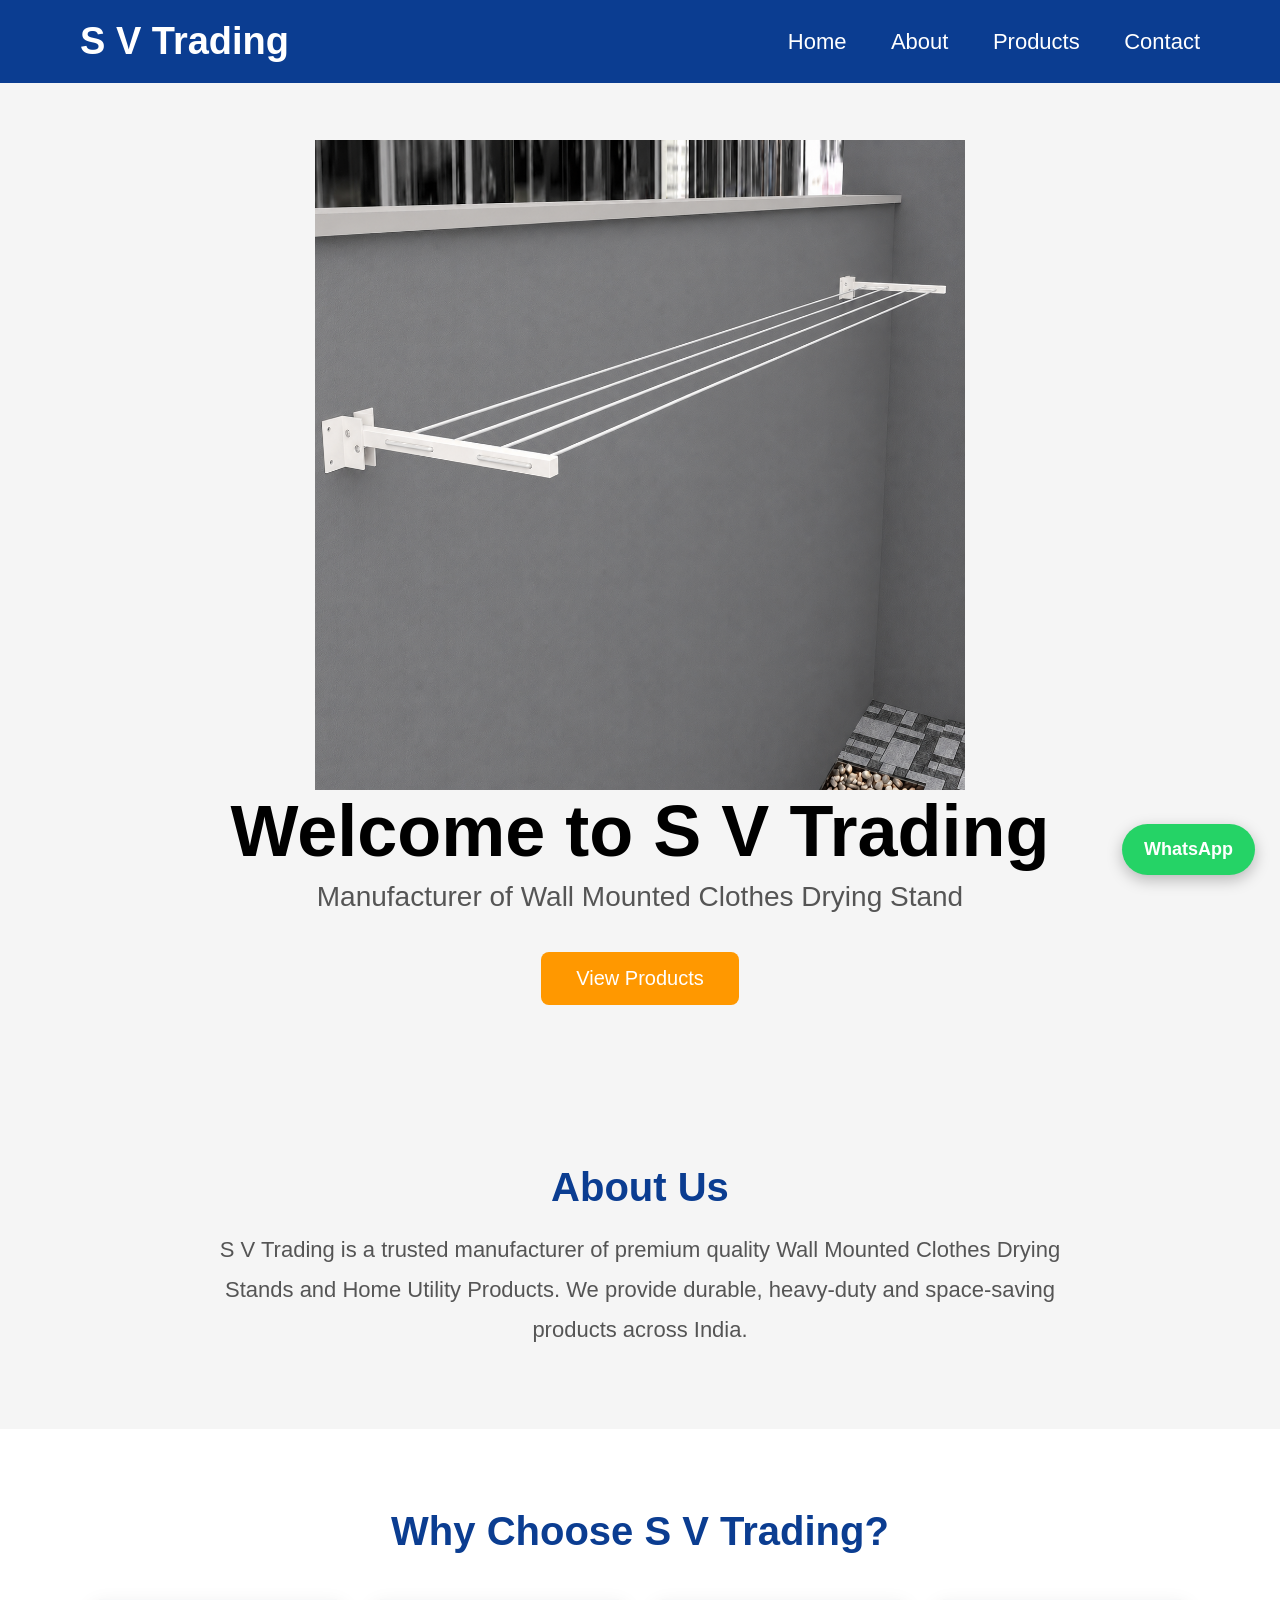
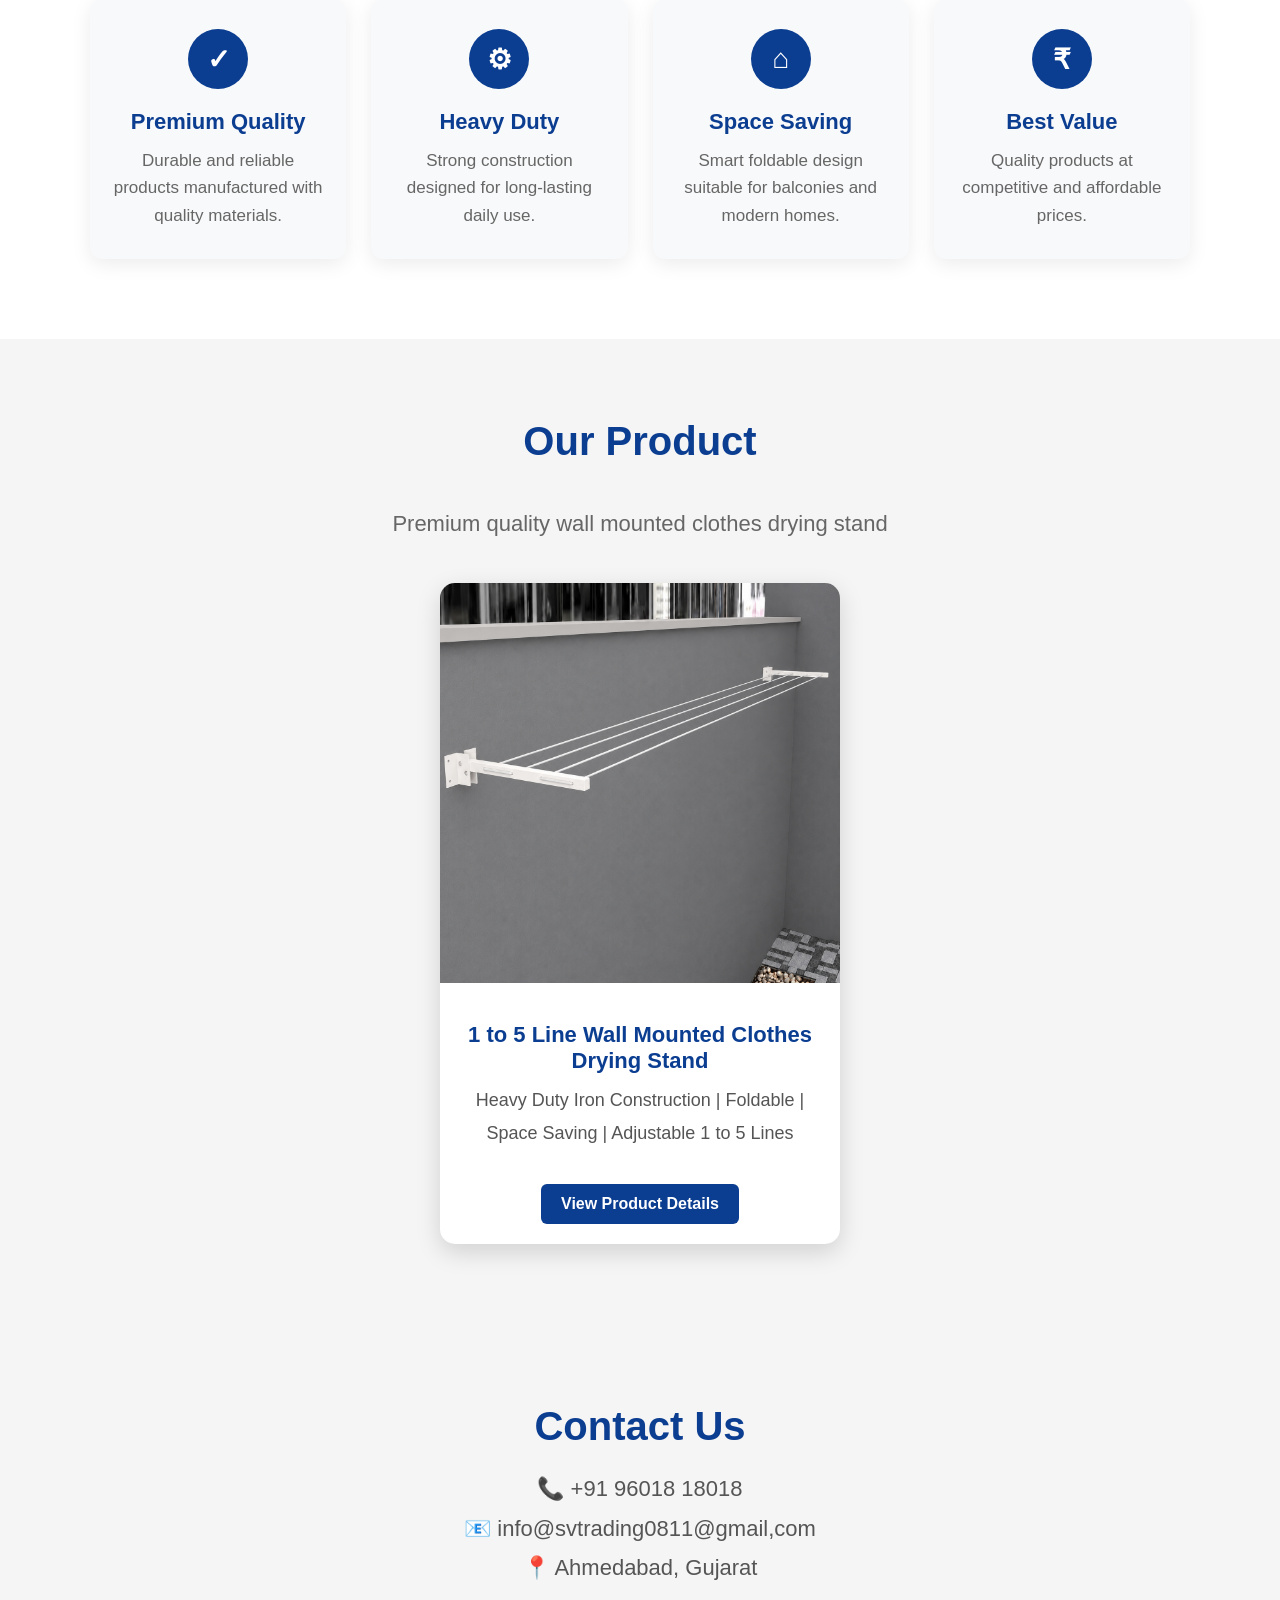
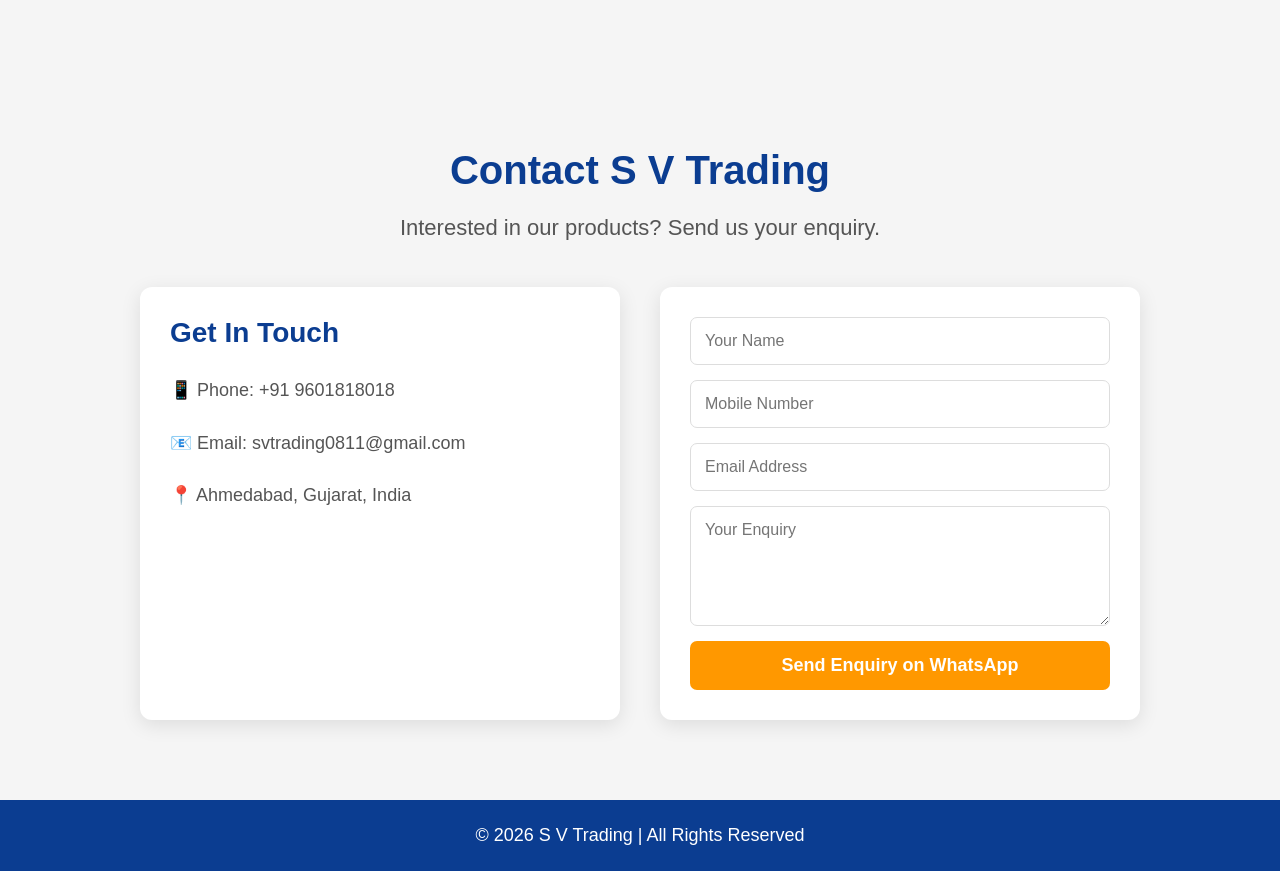
==== index.html @ 8481d402 "Restore original HTML structure for S V Trading Restored the original HTML structure for the S V Tra" ====
<!DOCTYPE html>
<html lang="en">
<head>
    <meta charset="UTF-8">
    <meta name="viewport" content="width=device-width, initial-scale=1.0">
    <title>S V Trading</title>

    <link rel="stylesheet" href="style.css">
</head>

<body>

<!-- Header -->
<header>
    <div class="logo">S V Trading</div>

    <nav>
        <a href="#home">Home</a>
        <a href="#about">About</a>
        <a href="#products">Products</a>
        <a href="#contact">Contact</a>
    </nav>
</header>

<!-- Hero Section -->
<section class="hero" id="home">

    <img src="drying-stand.jpg" alt="Wall Mounted Clothes Drying Stand" class="hero-img">

    <h1>Welcome to S V Trading</h1>

    <p>Manufacturer of Wall Mounted Clothes Drying Stand</p>

    <a href="#products">
        <button class="btn">View Products</button>
    </a>

</section>

<!-- About -->
<section id="about">

    <h2>About Us</h2>

    <p>
        S V Trading is a trusted manufacturer of premium quality
        Wall Mounted Clothes Drying Stands and Home Utility Products.
        We provide durable, heavy-duty and space-saving products
        across India.
    </p>

</section>
<section class="why-us">

    <h2>Why Choose S V Trading?</h2>

    <div class="why-grid">

        <div class="why-card">
            <div class="why-icon">✓</div>
            <h3>Premium Quality</h3>
            <p>
                Durable and reliable products manufactured
                with quality materials.
            </p>
        </div>

        <div class="why-card">
            <div class="why-icon">⚙</div>
            <h3>Heavy Duty</h3>
            <p>
                Strong construction designed for long-lasting
                daily use.
            </p>
        </div>

        <div class="why-card">
            <div class="why-icon">⌂</div>
            <h3>Space Saving</h3>
            <p>
                Smart foldable design suitable for balconies
                and modern homes.
            </p>
        </div>

        <div class="why-card">
            <div class="why-icon">₹</div>
            <h3>Best Value</h3>
            <p>
                Quality products at competitive and affordable
                prices.
            </p>
        </div>

    </div>

</section>

<!-- Products -->
<section class="products" id="products">

    <h2>Our Product</h2>

    <p class="section-subtitle">
        Premium quality wall mounted clothes drying stand
    </p>

    <div class="product-single">

        <div class="card">

            <img src="drying-stand.jpg"
                 alt="1 to 5 Line Wall Mounted Clothes Drying Stand">

            <div class="card-content">

                <h3>1 to 5 Line Wall Mounted Clothes Drying Stand</h3>

                <p>
                    Heavy Duty Iron Construction | Foldable |
                    Space Saving | Adjustable 1 to 5 Lines
                </p>

                <a href="product.html" class="details-btn">
                    View Product Details
                </a>

            </div>

        </div>

    </div>

</section>
<!-- Contact -->
<section id="contact">

    <h2>Contact Us</h2>

    <p>📞 +91 96018 18018</p>
    <p>📧 info@svtrading0811@gmail,com</p>
    <p>📍 Ahmedabad, Gujarat</p>

</section>

<section class="contact" id="contact">

    <h2>Contact S V Trading</h2>

    <p class="contact-intro">
        Interested in our products? Send us your enquiry.
    </p>

    <div class="contact-container">

        <div class="contact-info">

            <h3>Get In Touch</h3>

            <p>📱 Phone: +91 9601818018</p>
            <p>📧 Email: svtrading0811@gmail.com</p>
            <p>📍 Ahmedabad, Gujarat, India</p>

        </div>

       <form class="contact-form" onsubmit="sendContactWhatsApp(event)">

    <input type="text"
           id="customerName"
           placeholder="Your Name"
           required>

    <input type="tel"
           id="customerPhone"
           placeholder="Mobile Number"
           required>

    <input type="email"
           id="customerEmail"
           placeholder="Email Address">

    <textarea
        id="customerMessage"
        placeholder="Your Enquiry"
        rows="5"
        required></textarea>

    <button type="submit">
        Send Enquiry on WhatsApp
    </button>

</form>

    </div>

</section>

<!-- Footer -->
<footer>

    <p>© 2026 S V Trading | All Rights Reserved</p>

</footer>
<a href="https://wa.me/919601818018"
   class="whatsapp-float"
   target="_blank">
    WhatsApp
</a>

</body>
</html>
---- style.css ----
*{
    margin:0;
    padding:0;
    box-sizing:border-box;
    font-family:Arial, sans-serif;
}

body{
    background:#f5f5f5;
}

/* Header */
header{
    position:fixed;
    top:0;
    width:100%;
    background:#0b3d91;
    color:white;
    display:flex;
    justify-content:space-between;
    align-items:center;
    padding:20px 80px;
    z-index:1000;
}

.logo{
    font-size:38px;
    font-weight:bold;
}

nav a{
    color:white;
    text-decoration:none;
    margin-left:40px;
    font-size:22px;
}

nav a:hover{
    color:#ff9800;
}

/* Hero */
.hero{
    padding-top:140px;
    min-height:90vh;
    display:flex;
    flex-direction:column;
    justify-content:center;
    align-items:center;
}

.hero-img{
    width:650px;
    max-width:90%;
}

.hero h1{
    font-size:72px;
}

.hero p{
    font-size:28px;
    color:#555;
    margin-bottom:30px;
}

.btn{
    background:#ff9800;
    color:white;
    padding:15px 35px;
    border:none;
    border-radius:8px;
    font-size:20px;
    cursor:pointer;
    transition:0.3s;
}

.btn:hover{
    background:#e68900;
    transform:scale(1.05);
}

/* Sections */
section{
    padding:80px 20px;
    text-align:center;
}

section h2{
    font-size:40px;
    color:#0b3d91;
    margin-bottom:20px;
}

section p{
    font-size:22px;
    color:#555;
    max-width:900px;
    margin:auto;
    line-height:1.8;
}


.products{
    padding:80px 20px;
}

.products h2{
    font-size:40px;
    color:#0b3d91;
    margin-bottom:40px;
}

.product-grid{
    display:flex;
    justify-content:center;
    gap:30px;
    flex-wrap:wrap;
}
.card{
    background:white;
    width:350px;
    border-radius:15px;
    overflow:hidden;
    box-shadow:0 8px 25px rgba(0,0,0,0.15);
    transition:0.3s;
}

.card:hover{
    transform:translateY(-10px);
}

.card img{
    width:100%;
    height:280px;
    object-fit:cover;
}

.card h3{
    color:#0b3d91;
    margin:15px 0 10px;
    font-size:24px;
}

.card p{
    font-size:18px;
    color:#555;
    margin-bottom:20px;
}
footer{
    background:#0b3d91;
    color:white;
    text-align:center;
    padding:25px;
    font-size:18px;
}

html{
    scroll-behavior:smooth;
}
/* Product Buttons */

.card-content{
    padding:20px;
}

.card-buttons{
    display:flex;
    justify-content:center;
    gap:10px;
    margin-top:20px;
}

.card-buttons a{
    text-decoration:none;
    padding:10px 15px;
    border-radius:6px;
    font-size:15px;
    font-weight:bold;
}

.details-btn{
    background:#0b3d91;
    color:white;
}

.details-btn:hover{
    background:#082f70;
}

.whatsapp-btn{
    background:#25D366;
    color:white;
}

.whatsapp-btn:hover{
    background:#1da851;
}
/* Product Details Page */

.product-detail{
    min-height:100vh;
    padding:150px 8% 80px;

    display:flex;
    align-items:center;
    justify-content:center;

    gap:70px;

    background:#f8f9fa;
}

.product-image{
    width:500px;
    max-width:100%;
}

.product-image img{
    width:100%;
    border-radius:15px;

    box-shadow:0 10px 30px rgba(0,0,0,0.15);
}

.product-info{
    max-width:550px;
    text-align:left;
}

.product-info h1{
    font-size:42px;
    color:#0b3d91;
    margin-bottom:15px;
}

.product-subtitle{
    font-size:20px;
    color:#777;
    margin-bottom:30px;
}

.product-info h2{
    color:#0b3d91;
    margin:25px 0 15px;
}

.product-info ul{
    padding-left:20px;
}

.product-info li{
    font-size:18px;
    margin:12px 0;
}

.options{
    display:flex;
    gap:10px;
    flex-wrap:wrap;
}

.options span{
    background:#0b3d91;
    color:white;

    padding:10px 20px;

    border-radius:6px;

    font-weight:bold;
}

.product-actions{
    display:flex;
    gap:15px;
    margin-top:30px;
}

.product-actions a{
    text-decoration:none;
    padding:14px 22px;
    border-radius:7px;
    font-weight:bold;
}
/* WhatsApp Floating Button */

.whatsapp-float{
    position:fixed;
    right:25px;
    bottom:25px;

    background:#25D366;
    color:white;

    padding:15px 22px;

    border-radius:50px;

    text-decoration:none;
    font-size:18px;
    font-weight:bold;

    box-shadow:0 5px 15px rgba(0,0,0,0.25);

    z-index:9999;

    transition:0.3s;
}

.whatsapp-float:hover{
    transform:scale(1.08);
    background:#1da851;
}
/* Mobile Responsive */

@media (max-width: 768px){

    header{
        padding:15px 20px;
        flex-direction:column;
        gap:15px;
    }

    .logo{
        font-size:28px;
    }

    nav a{
        margin-left:10px;
        font-size:15px;
    }

    .hero{
        padding:150px 15px 70px;
    }

    .hero-img{
        width:90%;
    }

    .hero h1{
        font-size:38px;
    }

    .hero p{
        font-size:20px;
    }

    .product-grid{
        flex-direction:column;
        align-items:center;
    }

    .card{
        width:90%;
        max-width:350px;
    }

    .product-detail{
        flex-direction:column;
        padding:150px 20px 60px;
        gap:30px;
    }

    .product-info{
        text-align:center;
    }

    .product-info h1{
        font-size:32px;
    }

    .product-actions{
        justify-content:center;
        flex-wrap:wrap;
    }

    .contact p{
        font-size:18px;
    }
}
.section-subtitle{
    text-align:center;
    margin-bottom:40px;
    color:#666;
}

.card-content{
    padding:20px;
}

.details-btn{
    display:inline-block;
    margin-top:15px;
    padding:11px 20px;
    background:#0b3d91;
    color:white;
    text-decoration:none;
    border-radius:6px;
    font-weight:bold;
}

.details-btn:hover{
    background:#082f70;
}
.product-single{
    display:flex;
    justify-content:center;
    align-items:center;
}

.product-single .card{
    width:400px;
    max-width:90%;
}

.product-single .card img{
    width:100%;
    height:auto;
    object-fit:cover;
}

.product-single .card h3{
    font-size:22px;
}
.features-list{
    list-style:none;
    padding:0;
}

.features-list li{
    font-size:18px;
    margin:12px 0;
    color:#444;
}

.specifications{
    border:1px solid #ddd;
    border-radius:8px;
    overflow:hidden;
}

.specifications div{
    display:flex;
    justify-content:space-between;
    padding:12px 15px;
    border-bottom:1px solid #eee;
}

.specifications div:last-child{
    border-bottom:none;
}

.specifications strong{
    color:#0b3d91;
}
/* Product Image Gallery */

.main-product-image{
    width:100%;
    max-height:500px;
    object-fit:contain;
    border-radius:15px;
    background:white;
}

.thumbnail-gallery{
    display:flex;
    gap:12px;
    margin-top:15px;
    justify-content:center;
}

.thumbnail-gallery img{
    width:90px;
    height:70px;
    object-fit:cover;
    border-radius:8px;
    cursor:pointer;
    border:2px solid transparent;
}

.thumbnail-gallery img:hover{
    border-color:#0b3d91;
}
/* Line Options */

.options{
    display:flex;
    justify-content:center;
    gap:15px;
    flex-wrap:wrap;
    margin:30px 0;
}

.line-option{
    background:#0b3d91;
    color:white;
    border:none;
    padding:15px 30px;
    border-radius:8px;
    font-size:20px;
    font-weight:bold;
    cursor:pointer;
    transition:0.3s;
}

.line-option:hover{
    background:#ff9800;
    transform:translateY(-3px);
}

.line-option.selected{
    background:#ff9800;
    box-shadow:0 5px 15px rgba(0,0,0,0.2);
}

#selectedLine{
    font-size:22px;
    font-weight:bold;
    color:#0b3d91;
    margin:20px 0;
}
/* =========================
   MOBILE RESPONSIVE
========================= */

@media (max-width: 768px){

    header{
        position:relative;
        padding:20px 15px;
        flex-direction:column;
        gap:15px;
        text-align:center;
    }

    .logo{
        font-size:32px;
    }

    nav{
        display:flex;
        justify-content:center;
        flex-wrap:wrap;
        gap:15px;
    }

    nav a{
        margin-left:0;
        font-size:18px;
    }

    /* Product Page */

    .product-page{
        padding:30px 15px;
    }

    .product-container{
        flex-direction:column;
    }

    .product-image{
        width:100%;
    }

    .main-product-image{
        width:100%;
        max-width:500px;
        height:auto;
    }

    .product-info{
        width:100%;
        text-align:center;
    }

    .product-info h1{
        font-size:38px;
        line-height:1.2;
    }

    .product-subtitle{
        font-size:21px;
    }

    .product-info h2{
        font-size:32px;
    }

    .thumbnail-gallery{
        display:flex;
        justify-content:center;
        gap:12px;
        flex-wrap:wrap;
    }

    .thumbnail-gallery img{
        width:90px;
        height:90px;
        object-fit:cover;
    }

    .options{
        gap:10px;
    }

    .line-option{
        padding:12px 20px;
        font-size:18px;
    }

    .product-actions{
        flex-direction:column;
        align-items:center;
        gap:15px;
    }

    .whatsapp-btn,
    .details-btn{
        width:90%;
        max-width:350px;
        text-align:center;
    }
}


/* SMALL MOBILE */

@media (max-width: 480px){

    .logo{
        font-size:28px;
    }

    nav a{
        font-size:16px;
    }

    .main-product-image{
        border-radius:15px;
    }

    .product-info h1{
        font-size:32px;
    }

    .product-info h2{
        font-size:28px;
    }

    .product-subtitle{
        font-size:19px;
    }

}
/* Price Box */

.price-box{
    margin:30px auto;
    padding:20px;
    max-width:450px;
    background:#f8f9fc;
    border:1px solid #ddd;
    border-radius:12px;
}

.price-label{
    font-size:18px;
    color:#666;
}

.price-box h2{
    font-size:42px;
    color:#0b3d91;
    margin:8px 0;
}

.price-box p{
    font-size:16px;
    color:#666;
}

.price-btn{
    display:inline-block;
    background:#25D366;
    color:white;
    text-decoration:none;
    padding:15px 25px;
    border-radius:8px;
    font-size:19px;
    font-weight:bold;
    transition:.3s;
}

.price-btn:hover{
    transform:scale(1.05);
}
/* Why Choose Us */

.why-us{
    background:white;
    padding:80px 20px;
    text-align:center;
}

.why-us h2{
    font-size:40px;
    color:#0b3d91;
    margin-bottom:45px;
}

.why-grid{
    max-width:1100px;
    margin:auto;

    display:grid;
    grid-template-columns:repeat(4, 1fr);
    gap:25px;
}

.why-card{
    padding:30px 20px;
    background:#f8f9fa;
    border-radius:12px;

    box-shadow:0 5px 20px rgba(0,0,0,.08);

    transition:.3s;
}

.why-card:hover{
    transform:translateY(-8px);
}

.why-icon{
    width:60px;
    height:60px;

    margin:0 auto 20px;

    display:flex;
    align-items:center;
    justify-content:center;

    background:#0b3d91;
    color:white;

    border-radius:50%;

    font-size:28px;
    font-weight:bold;
}

.why-card h3{
    color:#0b3d91;
    font-size:22px;
    margin-bottom:12px;
}

.why-card p{
    font-size:17px;
    line-height:1.6;
    color:#666;
}


/* Mobile */

@media(max-width:768px){

    .why-grid{
        grid-template-columns:1fr;
        max-width:400px;
    }

    .why-us h2{
        font-size:32px;
    }

}
.thumbnail-gallery{
    display:flex;
    justify-content:center;
    align-items:center;
    gap:12px;
    flex-wrap:wrap;
    margin-top:20px;
}

.thumbnail-gallery img{
    width:85px;
    height:70px;
    object-fit:cover;
    border-radius:8px;
    cursor:pointer;
    border:2px solid transparent;
    transition:.3s;
}

.thumbnail-gallery img:hover{
    border-color:#ff9800;
    transform:scale(1.05);
}
/* Contact Section */

.contact{
    background:#f5f5f5;
    padding:80px 20px;
}

.contact h2{
    color:#0b3d91;
    font-size:40px;
    margin-bottom:15px;
}

.contact-intro{
    margin-bottom:40px;
}

.contact-container{
    max-width:1000px;
    margin:auto;
    display:flex;
    gap:40px;
    justify-content:center;
    align-items:stretch;
}

.contact-info,
.contact-form{
    background:white;
    padding:30px;
    border-radius:12px;
    box-shadow:0 5px 20px rgba(0,0,0,.1);
    width:50%;
}

.contact-info{
    text-align:left;
}

.contact-info h3{
    color:#0b3d91;
    font-size:28px;
    margin-bottom:25px;
}

.contact-info p{
    font-size:18px;
    margin:20px 0;
}

.contact-form{
    display:flex;
    flex-direction:column;
    gap:15px;
}

.contact-form input,
.contact-form textarea{
    width:100%;
    padding:14px;
    border:1px solid #ddd;
    border-radius:7px;
    font-size:16px;
    font-family:Arial,sans-serif;
}

.contact-form textarea{
    resize:vertical;
}

.contact-form button{
    padding:14px;
    background:#ff9800;
    color:white;
    border:none;
    border-radius:7px;
    font-size:18px;
    font-weight:bold;
    cursor:pointer;
}

.contact-form button:hover{
    background:#e68900;
}


/* Mobile */

@media(max-width:768px){

    .contact-container{
        flex-direction:column;
    }

    .contact-info,
    .contact-form{
        width:100%;
    }

}
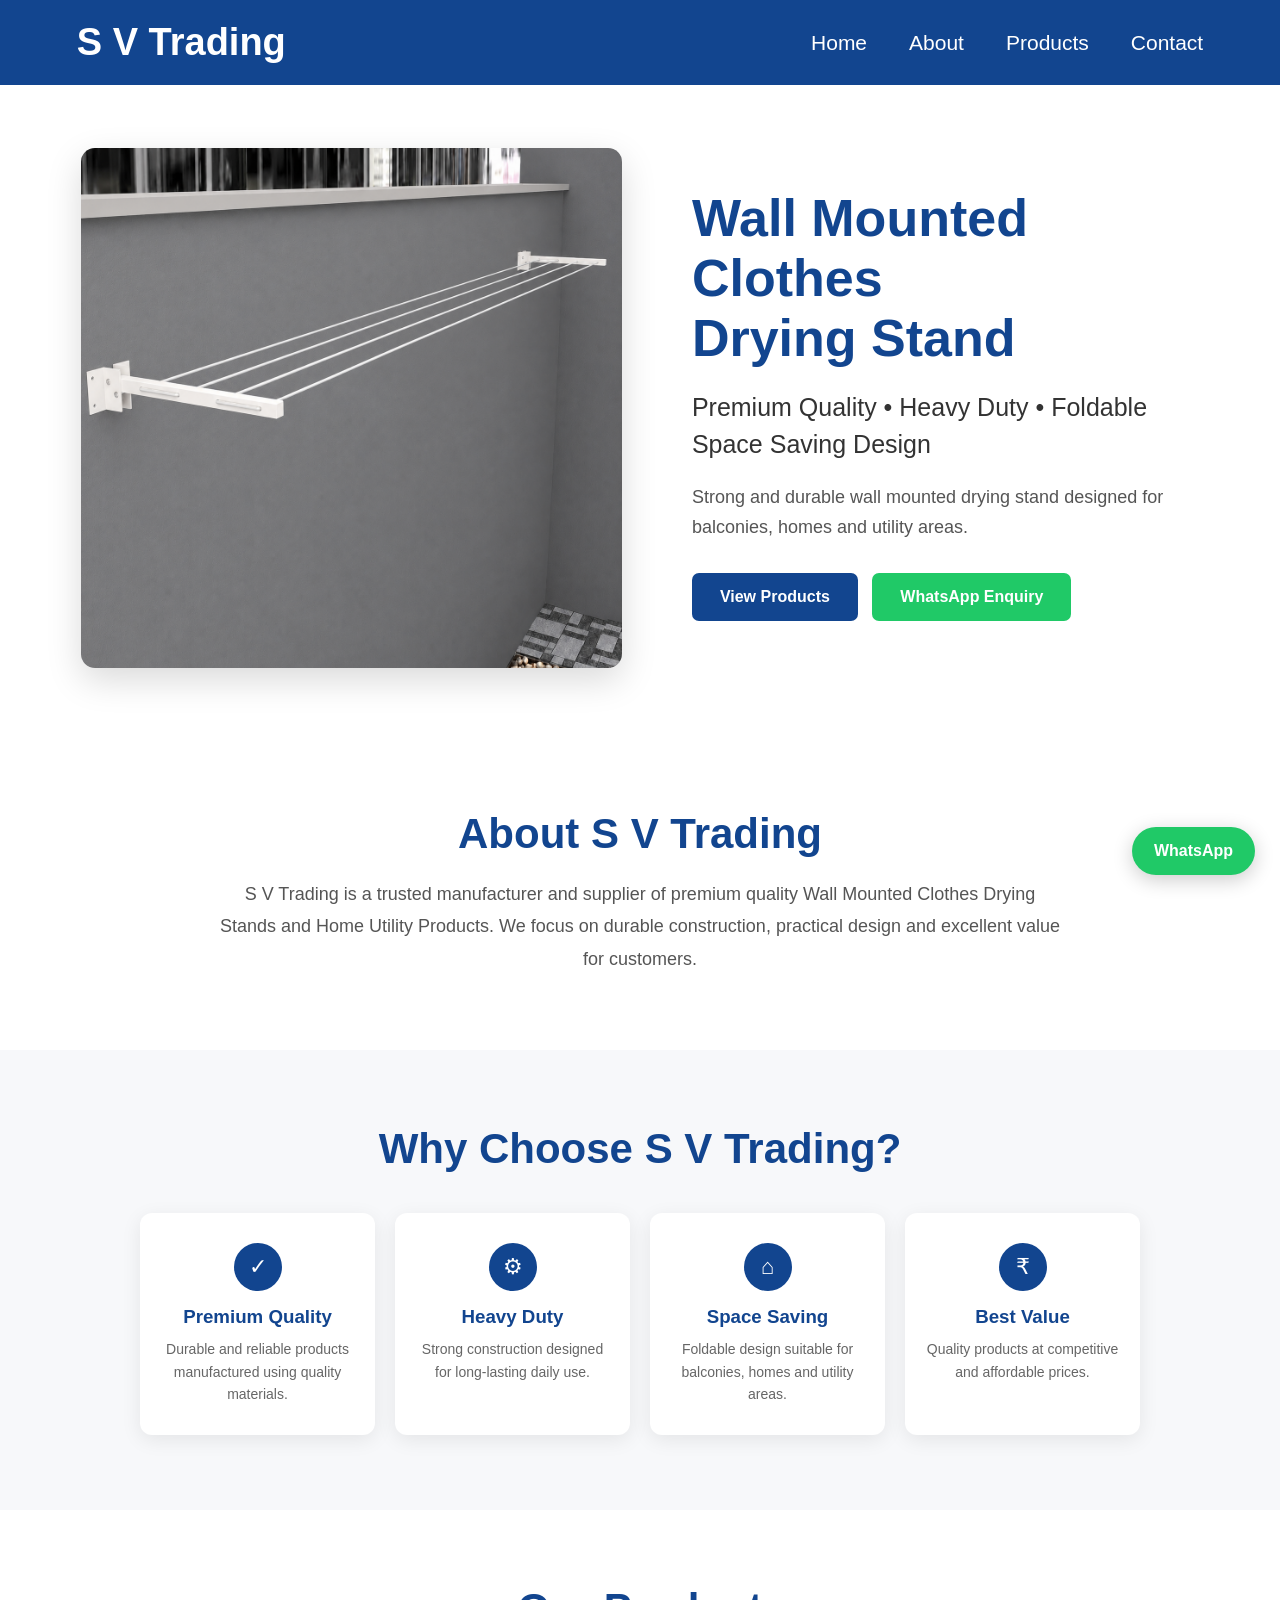
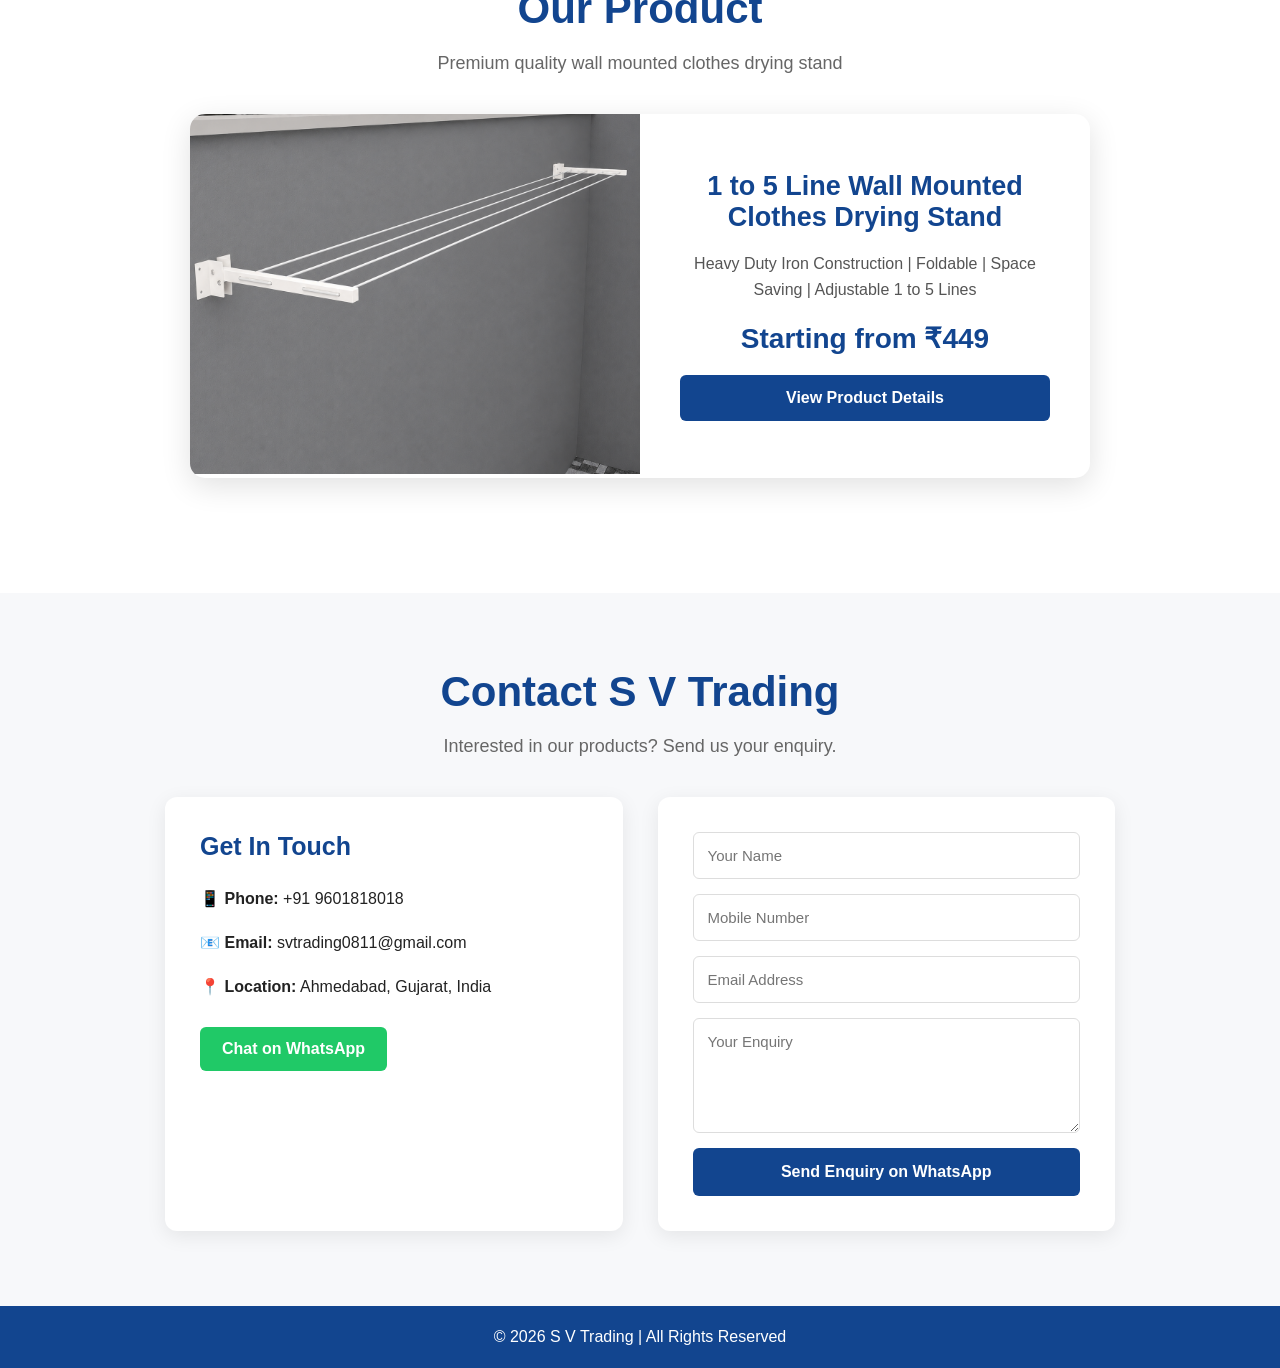
==== commit f9a63854: "Update website and fix images" ====
--- a/index.html
+++ b/index.html
@@ -1,211 +1,326 @@
-<!DOCTYPE html>
-<html lang="en">
-<head>
-    <meta charset="UTF-8">
-    <meta name="viewport" content="width=device-width, initial-scale=1.0">
-    <title>S V Trading</title>
-
-    <link rel="stylesheet" href="style.css">
-</head>
-
-<body>
-
-<!-- Header -->
-<header>
-    <div class="logo">S V Trading</div>
-
-    <nav>
-        <a href="#home">Home</a>
-        <a href="#about">About</a>
-        <a href="#products">Products</a>
-        <a href="#contact">Contact</a>
-    </nav>
-</header>
-
-<!-- Hero Section -->
-<section class="hero" id="home">
-
-    <img src="drying-stand.jpg" alt="Wall Mounted Clothes Drying Stand" class="hero-img">
-
-    <h1>Welcome to S V Trading</h1>
-
-    <p>Manufacturer of Wall Mounted Clothes Drying Stand</p>
-
-    <a href="#products">
-        <button class="btn">View Products</button>
-    </a>
-
-</section>
-
-<!-- About -->
-<section id="about">
-
-    <h2>About Us</h2>
-
-    <p>
-        S V Trading is a trusted manufacturer of premium quality
-        Wall Mounted Clothes Drying Stands and Home Utility Products.
-        We provide durable, heavy-duty and space-saving products
-        across India.
-    </p>
-
-</section>
-<section class="why-us">
-
-    <h2>Why Choose S V Trading?</h2>
-
-    <div class="why-grid">
-
-        <div class="why-card">
-            <div class="why-icon">✓</div>
-            <h3>Premium Quality</h3>
-            <p>
-                Durable and reliable products manufactured
-                with quality materials.
-            </p>
-        </div>
-
-        <div class="why-card">
-            <div class="why-icon">⚙</div>
-            <h3>Heavy Duty</h3>
-            <p>
-                Strong construction designed for long-lasting
-                daily use.
-            </p>
-        </div>
-
-        <div class="why-card">
-            <div class="why-icon">⌂</div>
-            <h3>Space Saving</h3>
-            <p>
-                Smart foldable design suitable for balconies
-                and modern homes.
-            </p>
-        </div>
-
-        <div class="why-card">
-            <div class="why-icon">₹</div>
-            <h3>Best Value</h3>
-            <p>
-                Quality products at competitive and affordable
-                prices.
-            </p>
-        </div>
-
-    </div>
-
-</section>
-
-<!-- Products -->
-<section class="products" id="products">
-
-    <h2>Our Product</h2>
-
-    <p class="section-subtitle">
-        Premium quality wall mounted clothes drying stand
-    </p>
-
-    <div class="product-single">
-
-        <div class="card">
-
-            <img src="drying-stand.jpg"
-                 alt="1 to 5 Line Wall Mounted Clothes Drying Stand">
-
-            <div class="card-content">
-
-                <h3>1 to 5 Line Wall Mounted Clothes Drying Stand</h3>
-
-                <p>
-                    Heavy Duty Iron Construction | Foldable |
-                    Space Saving | Adjustable 1 to 5 Lines
-                </p>
-
-                <a href="product.html" class="details-btn">
-                    View Product Details
-                </a>
-
-            </div>
-
-        </div>
-
-    </div>
-
-</section>
-<!-- Contact -->
-<section id="contact">
-
-    <h2>Contact Us</h2>
-
-    <p>📞 +91 96018 18018</p>
-    <p>📧 info@svtrading0811@gmail,com</p>
-    <p>📍 Ahmedabad, Gujarat</p>
-
-</section>
-
-<section class="contact" id="contact">
-
-    <h2>Contact S V Trading</h2>
-
-    <p class="contact-intro">
-        Interested in our products? Send us your enquiry.
-    </p>
-
-    <div class="contact-container">
-
-        <div class="contact-info">
-
-            <h3>Get In Touch</h3>
-
-            <p>📱 Phone: +91 9601818018</p>
-            <p>📧 Email: svtrading0811@gmail.com</p>
-            <p>📍 Ahmedabad, Gujarat, India</p>
-
-        </div>
-
-       <form class="contact-form" onsubmit="sendContactWhatsApp(event)">
-
-    <input type="text"
-           id="customerName"
-           placeholder="Your Name"
-           required>
-
-    <input type="tel"
-           id="customerPhone"
-           placeholder="Mobile Number"
-           required>
-
-    <input type="email"
-           id="customerEmail"
-           placeholder="Email Address">
-
-    <textarea
-        id="customerMessage"
-        placeholder="Your Enquiry"
-        rows="5"
-        required></textarea>
-
-    <button type="submit">
-        Send Enquiry on WhatsApp
-    </button>
-
-</form>
-
-    </div>
-
-</section>
-
-<!-- Footer -->
-<footer>
-
-    <p>© 2026 S V Trading | All Rights Reserved</p>
-
-</footer>
-<a href="https://wa.me/919601818018"
-   class="whatsapp-float"
-   target="_blank">
-    WhatsApp
-</a>
-
-</body>
-</html>
+<!DOCTYPE html>
+<html lang="en">
+<head>
+    <meta charset="UTF-8">
+
+    <meta name="viewport"
+          content="width=device-width, initial-scale=1.0">
+
+    <title>S V Trading | Wall Mounted Clothes Drying Stand</title>
+
+    <meta name="description"
+          content="S V Trading manufactures premium quality wall mounted clothes drying stands. Heavy duty, foldable and space saving products.">
+
+    <link rel="stylesheet" href="style.css">
+</head>
+
+<body>
+
+<!-- ================= HEADER ================= -->
+
+<header class="header">
+
+    <div class="logo">
+        S V Trading
+    </div>
+
+    <nav>
+        <a href="#home">Home</a>
+        <a href="#about">About</a>
+        <a href="#products">Products</a>
+        <a href="#contact">Contact</a>
+    </nav>
+
+</header>
+
+
+<!-- ================= HOME ================= -->
+
+<section id="home" class="hero">
+
+    <div class="hero-image-box">
+
+        <img src="images/drying-stand.jpg"
+     alt="Wall Mounted Clothes Drying Stand">
+
+    </div>
+
+
+    <div class="hero-content">
+
+        <h1>
+            Wall Mounted Clothes
+            <br>
+            Drying Stand
+        </h1>
+
+        <p class="hero-subtitle">
+            Premium Quality • Heavy Duty • Foldable
+            <br>
+            Space Saving Design
+        </p>
+
+        <p class="hero-description">
+            Strong and durable wall mounted drying stand
+            designed for balconies, homes and utility areas.
+        </p>
+
+        <a href="#products" class="main-btn">
+            View Products
+        </a>
+
+        <a href="https://wa.me/919601818018"
+           class="whatsapp-btn"
+           target="_blank">
+            WhatsApp Enquiry
+        </a>
+
+    </div>
+
+</section>
+
+
+<!-- ================= ABOUT ================= -->
+
+<section id="about" class="section">
+
+    <h2>About S V Trading</h2>
+
+    <p class="section-text">
+
+        S V Trading is a trusted manufacturer and supplier
+        of premium quality Wall Mounted Clothes Drying Stands
+        and Home Utility Products.
+
+        We focus on durable construction, practical design
+        and excellent value for customers.
+
+    </p>
+
+</section>
+
+
+<!-- ================= WHY CHOOSE US ================= -->
+
+<section class="section why-section">
+
+    <h2>Why Choose S V Trading?</h2>
+
+    <div class="why-grid">
+
+        <div class="why-card">
+
+            <div class="why-icon">✓</div>
+
+            <h3>Premium Quality</h3>
+
+            <p>
+                Durable and reliable products manufactured
+                using quality materials.
+            </p>
+
+        </div>
+
+
+        <div class="why-card">
+
+            <div class="why-icon">⚙</div>
+
+            <h3>Heavy Duty</h3>
+
+            <p>
+                Strong construction designed for
+                long-lasting daily use.
+            </p>
+
+        </div>
+
+
+        <div class="why-card">
+
+            <div class="why-icon">⌂</div>
+
+            <h3>Space Saving</h3>
+
+            <p>
+                Foldable design suitable for balconies,
+                homes and utility areas.
+            </p>
+
+        </div>
+
+
+        <div class="why-card">
+
+            <div class="why-icon">₹</div>
+
+            <h3>Best Value</h3>
+
+            <p>
+                Quality products at competitive
+                and affordable prices.
+            </p>
+
+        </div>
+
+    </div>
+
+</section>
+
+
+<!-- ================= PRODUCTS ================= -->
+
+<section id="products" class="section products-section">
+
+    <h2>Our Product</h2>
+
+    <p class="section-subtitle">
+        Premium quality wall mounted clothes drying stand
+    </p>
+
+
+    <div class="product-card">
+
+        <div class="product-card-image">
+
+           <img src="images/drying-stand.jpg"
+     alt="1 to 5 Line Wall Mounted Clothes Drying Stand">
+
+        </div>
+
+
+        <div class="product-card-content">
+
+            <h3>
+                1 to 5 Line Wall Mounted
+                Clothes Drying Stand
+            </h3>
+
+            <p>
+                Heavy Duty Iron Construction |
+                Foldable | Space Saving |
+                Adjustable 1 to 5 Lines
+            </p>
+
+            <div class="price">
+                Starting from ₹449
+            </div>
+
+            <a href="product.html"
+               class="details-btn">
+                View Product Details
+            </a>
+
+        </div>
+
+    </div>
+
+</section>
+
+
+<!-- ================= CONTACT ================= -->
+
+<section id="contact" class="section contact-section">
+
+    <h2>Contact S V Trading</h2>
+
+    <p class="section-subtitle">
+        Interested in our products? Send us your enquiry.
+    </p>
+
+
+    <div class="contact-container">
+
+
+        <div class="contact-info">
+
+            <h3>Get In Touch</h3>
+
+            <p>
+                📱 <strong>Phone:</strong>
+                +91 9601818018
+            </p>
+
+            <p>
+                📧 <strong>Email:</strong>
+                svtrading0811@gmail.com
+            </p>
+
+            <p>
+                📍 <strong>Location:</strong>
+                Ahmedabad, Gujarat, India
+            </p>
+
+            <a href="https://wa.me/919601818018"
+               target="_blank"
+               class="contact-whatsapp">
+                Chat on WhatsApp
+            </a>
+
+        </div>
+
+
+        <form class="contact-form"
+              onsubmit="sendContactWhatsApp(event)">
+
+            <input type="text"
+                   id="customerName"
+                   placeholder="Your Name"
+                   required>
+
+
+            <input type="tel"
+                   id="customerPhone"
+                   placeholder="Mobile Number"
+                   required>
+
+
+            <input type="email"
+                   id="customerEmail"
+                   placeholder="Email Address">
+
+
+            <textarea
+                id="customerMessage"
+                placeholder="Your Enquiry"
+                rows="5"
+                required></textarea>
+
+
+            <button type="submit">
+                Send Enquiry on WhatsApp
+            </button>
+
+        </form>
+
+    </div>
+
+</section>
+
+
+<!-- ================= FOOTER ================= -->
+
+<footer>
+
+    <p>
+        © 2026 S V Trading | All Rights Reserved
+    </p>
+
+</footer>
+
+
+<!-- ================= FLOATING WHATSAPP ================= -->
+
+<a href="https://wa.me/919601818018"
+   class="floating-whatsapp"
+   target="_blank">
+
+    WhatsApp
+
+</a>
+
+
+<script src="script.js"></script>
+
+</body>
+</html>
--- a/style.css
+++ b/style.css
@@ -1,906 +1,926 @@
-*{
-    margin:0;
-    padding:0;
-    box-sizing:border-box;
-    font-family:Arial, sans-serif;
-}
-
-body{
-    background:#f5f5f5;
-}
-
-/* Header */
-header{
-    position:fixed;
-    top:0;
-    width:100%;
-    background:#0b3d91;
-    color:white;
-    display:flex;
-    justify-content:space-between;
-    align-items:center;
-    padding:20px 80px;
-    z-index:1000;
-}
-
-.logo{
-    font-size:38px;
-    font-weight:bold;
-}
-
-nav a{
-    color:white;
-    text-decoration:none;
-    margin-left:40px;
-    font-size:22px;
-}
-
-nav a:hover{
-    color:#ff9800;
-}
-
-/* Hero */
-.hero{
-    padding-top:140px;
-    min-height:90vh;
-    display:flex;
-    flex-direction:column;
-    justify-content:center;
-    align-items:center;
-}
-
-.hero-img{
-    width:650px;
-    max-width:90%;
-}
-
-.hero h1{
-    font-size:72px;
-}
-
-.hero p{
-    font-size:28px;
-    color:#555;
-    margin-bottom:30px;
-}
-
-.btn{
-    background:#ff9800;
-    color:white;
-    padding:15px 35px;
-    border:none;
-    border-radius:8px;
-    font-size:20px;
-    cursor:pointer;
-    transition:0.3s;
-}
-
-.btn:hover{
-    background:#e68900;
-    transform:scale(1.05);
-}
-
-/* Sections */
-section{
-    padding:80px 20px;
-    text-align:center;
-}
-
-section h2{
-    font-size:40px;
-    color:#0b3d91;
-    margin-bottom:20px;
-}
-
-section p{
-    font-size:22px;
-    color:#555;
-    max-width:900px;
-    margin:auto;
-    line-height:1.8;
-}
-
-
-.products{
-    padding:80px 20px;
-}
-
-.products h2{
-    font-size:40px;
-    color:#0b3d91;
-    margin-bottom:40px;
-}
-
-.product-grid{
-    display:flex;
-    justify-content:center;
-    gap:30px;
-    flex-wrap:wrap;
-}
-.card{
-    background:white;
-    width:350px;
-    border-radius:15px;
-    overflow:hidden;
-    box-shadow:0 8px 25px rgba(0,0,0,0.15);
-    transition:0.3s;
-}
-
-.card:hover{
-    transform:translateY(-10px);
-}
-
-.card img{
-    width:100%;
-    height:280px;
-    object-fit:cover;
-}
-
-.card h3{
-    color:#0b3d91;
-    margin:15px 0 10px;
-    font-size:24px;
-}
-
-.card p{
-    font-size:18px;
-    color:#555;
-    margin-bottom:20px;
-}
-footer{
-    background:#0b3d91;
-    color:white;
-    text-align:center;
-    padding:25px;
-    font-size:18px;
-}
-
-html{
-    scroll-behavior:smooth;
-}
-/* Product Buttons */
-
-.card-content{
-    padding:20px;
-}
-
-.card-buttons{
-    display:flex;
-    justify-content:center;
-    gap:10px;
-    margin-top:20px;
-}
-
-.card-buttons a{
-    text-decoration:none;
-    padding:10px 15px;
-    border-radius:6px;
-    font-size:15px;
-    font-weight:bold;
-}
-
-.details-btn{
-    background:#0b3d91;
-    color:white;
-}
-
-.details-btn:hover{
-    background:#082f70;
-}
-
-.whatsapp-btn{
-    background:#25D366;
-    color:white;
-}
-
-.whatsapp-btn:hover{
-    background:#1da851;
-}
-/* Product Details Page */
-
-.product-detail{
-    min-height:100vh;
-    padding:150px 8% 80px;
-
-    display:flex;
-    align-items:center;
-    justify-content:center;
-
-    gap:70px;
-
-    background:#f8f9fa;
-}
-
-.product-image{
-    width:500px;
-    max-width:100%;
-}
-
-.product-image img{
-    width:100%;
-    border-radius:15px;
-
-    box-shadow:0 10px 30px rgba(0,0,0,0.15);
-}
-
-.product-info{
-    max-width:550px;
-    text-align:left;
-}
-
-.product-info h1{
-    font-size:42px;
-    color:#0b3d91;
-    margin-bottom:15px;
-}
-
-.product-subtitle{
-    font-size:20px;
-    color:#777;
-    margin-bottom:30px;
-}
-
-.product-info h2{
-    color:#0b3d91;
-    margin:25px 0 15px;
-}
-
-.product-info ul{
-    padding-left:20px;
-}
-
-.product-info li{
-    font-size:18px;
-    margin:12px 0;
-}
-
-.options{
-    display:flex;
-    gap:10px;
-    flex-wrap:wrap;
-}
-
-.options span{
-    background:#0b3d91;
-    color:white;
-
-    padding:10px 20px;
-
-    border-radius:6px;
-
-    font-weight:bold;
-}
-
-.product-actions{
-    display:flex;
-    gap:15px;
-    margin-top:30px;
-}
-
-.product-actions a{
-    text-decoration:none;
-    padding:14px 22px;
-    border-radius:7px;
-    font-weight:bold;
-}
-/* WhatsApp Floating Button */
-
-.whatsapp-float{
-    position:fixed;
-    right:25px;
-    bottom:25px;
-
-    background:#25D366;
-    color:white;
-
-    padding:15px 22px;
-
-    border-radius:50px;
-
-    text-decoration:none;
-    font-size:18px;
-    font-weight:bold;
-
-    box-shadow:0 5px 15px rgba(0,0,0,0.25);
-
-    z-index:9999;
-
-    transition:0.3s;
-}
-
-.whatsapp-float:hover{
-    transform:scale(1.08);
-    background:#1da851;
-}
-/* Mobile Responsive */
-
-@media (max-width: 768px){
-
-    header{
-        padding:15px 20px;
-        flex-direction:column;
-        gap:15px;
-    }
-
-    .logo{
-        font-size:28px;
-    }
-
-    nav a{
-        margin-left:10px;
-        font-size:15px;
-    }
-
-    .hero{
-        padding:150px 15px 70px;
-    }
-
-    .hero-img{
-        width:90%;
-    }
-
-    .hero h1{
-        font-size:38px;
-    }
-
-    .hero p{
-        font-size:20px;
-    }
-
-    .product-grid{
-        flex-direction:column;
-        align-items:center;
-    }
-
-    .card{
-        width:90%;
-        max-width:350px;
-    }
-
-    .product-detail{
-        flex-direction:column;
-        padding:150px 20px 60px;
-        gap:30px;
-    }
-
-    .product-info{
-        text-align:center;
-    }
-
-    .product-info h1{
-        font-size:32px;
-    }
-
-    .product-actions{
-        justify-content:center;
-        flex-wrap:wrap;
-    }
-
-    .contact p{
-        font-size:18px;
-    }
-}
-.section-subtitle{
-    text-align:center;
-    margin-bottom:40px;
-    color:#666;
-}
-
-.card-content{
-    padding:20px;
-}
-
-.details-btn{
-    display:inline-block;
-    margin-top:15px;
-    padding:11px 20px;
-    background:#0b3d91;
-    color:white;
-    text-decoration:none;
-    border-radius:6px;
-    font-weight:bold;
-}
-
-.details-btn:hover{
-    background:#082f70;
-}
-.product-single{
-    display:flex;
-    justify-content:center;
-    align-items:center;
-}
-
-.product-single .card{
-    width:400px;
-    max-width:90%;
-}
-
-.product-single .card img{
-    width:100%;
-    height:auto;
-    object-fit:cover;
-}
-
-.product-single .card h3{
-    font-size:22px;
-}
-.features-list{
-    list-style:none;
-    padding:0;
-}
-
-.features-list li{
-    font-size:18px;
-    margin:12px 0;
-    color:#444;
-}
-
-.specifications{
-    border:1px solid #ddd;
-    border-radius:8px;
-    overflow:hidden;
-}
-
-.specifications div{
-    display:flex;
-    justify-content:space-between;
-    padding:12px 15px;
-    border-bottom:1px solid #eee;
-}
-
-.specifications div:last-child{
-    border-bottom:none;
-}
-
-.specifications strong{
-    color:#0b3d91;
-}
-/* Product Image Gallery */
-
-.main-product-image{
-    width:100%;
-    max-height:500px;
-    object-fit:contain;
-    border-radius:15px;
-    background:white;
-}
-
-.thumbnail-gallery{
-    display:flex;
-    gap:12px;
-    margin-top:15px;
-    justify-content:center;
-}
-
-.thumbnail-gallery img{
-    width:90px;
-    height:70px;
-    object-fit:cover;
-    border-radius:8px;
-    cursor:pointer;
-    border:2px solid transparent;
-}
-
-.thumbnail-gallery img:hover{
-    border-color:#0b3d91;
-}
-/* Line Options */
-
-.options{
-    display:flex;
-    justify-content:center;
-    gap:15px;
-    flex-wrap:wrap;
-    margin:30px 0;
-}
-
-.line-option{
-    background:#0b3d91;
-    color:white;
-    border:none;
-    padding:15px 30px;
-    border-radius:8px;
-    font-size:20px;
-    font-weight:bold;
-    cursor:pointer;
-    transition:0.3s;
-}
-
-.line-option:hover{
-    background:#ff9800;
-    transform:translateY(-3px);
-}
-
-.line-option.selected{
-    background:#ff9800;
-    box-shadow:0 5px 15px rgba(0,0,0,0.2);
-}
-
-#selectedLine{
-    font-size:22px;
-    font-weight:bold;
-    color:#0b3d91;
-    margin:20px 0;
-}
-/* =========================
-   MOBILE RESPONSIVE
-========================= */
-
-@media (max-width: 768px){
-
-    header{
-        position:relative;
-        padding:20px 15px;
-        flex-direction:column;
-        gap:15px;
-        text-align:center;
-    }
-
-    .logo{
-        font-size:32px;
-    }
-
-    nav{
-        display:flex;
-        justify-content:center;
-        flex-wrap:wrap;
-        gap:15px;
-    }
-
-    nav a{
-        margin-left:0;
-        font-size:18px;
-    }
-
-    /* Product Page */
-
-    .product-page{
-        padding:30px 15px;
-    }
-
-    .product-container{
-        flex-direction:column;
-    }
-
-    .product-image{
-        width:100%;
-    }
-
-    .main-product-image{
-        width:100%;
-        max-width:500px;
-        height:auto;
-    }
-
-    .product-info{
-        width:100%;
-        text-align:center;
-    }
-
-    .product-info h1{
-        font-size:38px;
-        line-height:1.2;
-    }
-
-    .product-subtitle{
-        font-size:21px;
-    }
-
-    .product-info h2{
-        font-size:32px;
-    }
-
-    .thumbnail-gallery{
-        display:flex;
-        justify-content:center;
-        gap:12px;
-        flex-wrap:wrap;
-    }
-
-    .thumbnail-gallery img{
-        width:90px;
-        height:90px;
-        object-fit:cover;
-    }
-
-    .options{
-        gap:10px;
-    }
-
-    .line-option{
-        padding:12px 20px;
-        font-size:18px;
-    }
-
-    .product-actions{
-        flex-direction:column;
-        align-items:center;
-        gap:15px;
-    }
-
-    .whatsapp-btn,
-    .details-btn{
-        width:90%;
-        max-width:350px;
-        text-align:center;
-    }
-}
-
-
-/* SMALL MOBILE */
-
-@media (max-width: 480px){
-
-    .logo{
-        font-size:28px;
-    }
-
-    nav a{
-        font-size:16px;
-    }
-
-    .main-product-image{
-        border-radius:15px;
-    }
-
-    .product-info h1{
-        font-size:32px;
-    }
-
-    .product-info h2{
-        font-size:28px;
-    }
-
-    .product-subtitle{
-        font-size:19px;
-    }
-
-}
-/* Price Box */
-
-.price-box{
-    margin:30px auto;
-    padding:20px;
-    max-width:450px;
-    background:#f8f9fc;
-    border:1px solid #ddd;
-    border-radius:12px;
-}
-
-.price-label{
-    font-size:18px;
-    color:#666;
-}
-
-.price-box h2{
-    font-size:42px;
-    color:#0b3d91;
-    margin:8px 0;
-}
-
-.price-box p{
-    font-size:16px;
-    color:#666;
-}
-
-.price-btn{
-    display:inline-block;
-    background:#25D366;
-    color:white;
-    text-decoration:none;
-    padding:15px 25px;
-    border-radius:8px;
-    font-size:19px;
-    font-weight:bold;
-    transition:.3s;
-}
-
-.price-btn:hover{
-    transform:scale(1.05);
-}
-/* Why Choose Us */
-
-.why-us{
-    background:white;
-    padding:80px 20px;
-    text-align:center;
-}
-
-.why-us h2{
-    font-size:40px;
-    color:#0b3d91;
-    margin-bottom:45px;
-}
-
-.why-grid{
-    max-width:1100px;
-    margin:auto;
-
-    display:grid;
-    grid-template-columns:repeat(4, 1fr);
-    gap:25px;
-}
-
-.why-card{
-    padding:30px 20px;
-    background:#f8f9fa;
-    border-radius:12px;
-
-    box-shadow:0 5px 20px rgba(0,0,0,.08);
-
-    transition:.3s;
-}
-
-.why-card:hover{
-    transform:translateY(-8px);
-}
-
-.why-icon{
-    width:60px;
-    height:60px;
-
-    margin:0 auto 20px;
-
-    display:flex;
-    align-items:center;
-    justify-content:center;
-
-    background:#0b3d91;
-    color:white;
-
-    border-radius:50%;
-
-    font-size:28px;
-    font-weight:bold;
-}
-
-.why-card h3{
-    color:#0b3d91;
-    font-size:22px;
-    margin-bottom:12px;
-}
-
-.why-card p{
-    font-size:17px;
-    line-height:1.6;
-    color:#666;
-}
-
-
-/* Mobile */
-
-@media(max-width:768px){
-
-    .why-grid{
-        grid-template-columns:1fr;
-        max-width:400px;
-    }
-
-    .why-us h2{
-        font-size:32px;
-    }
-
-}
-.thumbnail-gallery{
-    display:flex;
-    justify-content:center;
-    align-items:center;
-    gap:12px;
-    flex-wrap:wrap;
-    margin-top:20px;
-}
-
-.thumbnail-gallery img{
-    width:85px;
-    height:70px;
-    object-fit:cover;
-    border-radius:8px;
-    cursor:pointer;
-    border:2px solid transparent;
-    transition:.3s;
-}
-
-.thumbnail-gallery img:hover{
-    border-color:#ff9800;
-    transform:scale(1.05);
-}
-/* Contact Section */
-
-.contact{
-    background:#f5f5f5;
-    padding:80px 20px;
-}
-
-.contact h2{
-    color:#0b3d91;
-    font-size:40px;
-    margin-bottom:15px;
-}
-
-.contact-intro{
-    margin-bottom:40px;
-}
-
-.contact-container{
-    max-width:1000px;
-    margin:auto;
-    display:flex;
-    gap:40px;
-    justify-content:center;
-    align-items:stretch;
-}
-
-.contact-info,
-.contact-form{
-    background:white;
-    padding:30px;
-    border-radius:12px;
-    box-shadow:0 5px 20px rgba(0,0,0,.1);
-    width:50%;
-}
-
-.contact-info{
-    text-align:left;
-}
-
-.contact-info h3{
-    color:#0b3d91;
-    font-size:28px;
-    margin-bottom:25px;
-}
-
-.contact-info p{
-    font-size:18px;
-    margin:20px 0;
-}
-
-.contact-form{
-    display:flex;
-    flex-direction:column;
-    gap:15px;
-}
-
-.contact-form input,
-.contact-form textarea{
-    width:100%;
-    padding:14px;
-    border:1px solid #ddd;
-    border-radius:7px;
-    font-size:16px;
-    font-family:Arial,sans-serif;
-}
-
-.contact-form textarea{
-    resize:vertical;
-}
-
-.contact-form button{
-    padding:14px;
-    background:#ff9800;
-    color:white;
-    border:none;
-    border-radius:7px;
-    font-size:18px;
-    font-weight:bold;
-    cursor:pointer;
-}
-
-.contact-form button:hover{
-    background:#e68900;
-}
-
-
-/* Mobile */
-
-@media(max-width:768px){
-
-    .contact-container{
-        flex-direction:column;
-    }
-
-    .contact-info,
-    .contact-form{
-        width:100%;
-    }
-
+* {
+    box-sizing: border-box;
+    margin: 0;
+    padding: 0;
+}
+
+
+html {
+    scroll-behavior: smooth;
+}
+
+
+body {
+    font-family: Arial, Helvetica, sans-serif;
+    background: #f7f8fa;
+    color: #222;
+}
+
+
+/* ================= HEADER ================= */
+
+.header {
+    background: #12458f;
+    color: white;
+
+    height: 85px;
+
+    display: flex;
+    align-items: center;
+    justify-content: space-between;
+
+    padding: 0 6%;
+
+    position: sticky;
+    top: 0;
+
+    z-index: 1000;
+}
+
+
+.logo {
+    font-size: 38px;
+    font-weight: bold;
+}
+
+
+nav {
+    display: flex;
+    gap: 42px;
+}
+
+
+nav a {
+    color: white;
+    text-decoration: none;
+
+    font-size: 21px;
+
+    transition: 0.3s;
+}
+
+
+nav a:hover {
+    color: #ffd700;
+}
+
+
+/* ================= HOME ================= */
+
+.hero {
+    min-height: 650px;
+
+    display: flex;
+    align-items: center;
+    justify-content: center;
+
+    gap: 70px;
+
+    padding: 55px 6%;
+    background: white;
+}
+
+
+.hero-image-box {
+    width: 48%;
+    max-width: 620px;
+}
+
+
+.hero-image-box img {
+    width: 100%;
+    height: 520px;
+
+    object-fit: cover;
+
+    border-radius: 14px;
+
+    box-shadow: 0 12px 35px rgba(0,0,0,0.15);
+}
+
+
+.hero-content {
+    width: 45%;
+    max-width: 600px;
+}
+
+
+.hero-content h1 {
+    color: #12458f;
+
+    font-size: 52px;
+
+    line-height: 1.15;
+
+    margin-bottom: 20px;
+}
+
+
+.hero-subtitle {
+    font-size: 25px;
+
+    line-height: 1.5;
+
+    margin-bottom: 18px;
+
+    color: #333;
+}
+
+
+.hero-description {
+    font-size: 18px;
+
+    line-height: 1.7;
+
+    margin-bottom: 30px;
+
+    color: #555;
+}
+
+
+.main-btn,
+.whatsapp-btn {
+    display: inline-block;
+
+    padding: 15px 28px;
+
+    border-radius: 7px;
+
+    text-decoration: none;
+
+    font-weight: bold;
+
+    margin-right: 10px;
+
+    margin-bottom: 10px;
+}
+
+
+.main-btn {
+    background: #12458f;
+    color: white;
+}
+
+
+.whatsapp-btn {
+    background: #20c967;
+    color: white;
+}
+
+
+.main-btn:hover,
+.whatsapp-btn:hover {
+    opacity: 0.85;
+}
+
+
+/* ================= SECTIONS ================= */
+
+.section {
+    padding: 75px 7%;
+
+    text-align: center;
+
+    background: #fff;
+}
+
+
+.section h2 {
+    color: #12458f;
+
+    font-size: 42px;
+
+    margin-bottom: 20px;
+}
+
+
+.section-text {
+    max-width: 850px;
+
+    margin: auto;
+
+    font-size: 18px;
+
+    line-height: 1.8;
+
+    color: #555;
+}
+
+
+.section-subtitle {
+    color: #666;
+
+    font-size: 18px;
+
+    margin-bottom: 35px;
+}
+
+
+/* ================= WHY ================= */
+
+.why-section {
+    background: #f7f8fa;
+}
+
+
+.why-grid {
+    max-width: 1000px;
+
+    margin: 40px auto 0;
+
+    display: grid;
+
+    grid-template-columns:
+        repeat(4, 1fr);
+
+    gap: 20px;
+}
+
+
+.why-card {
+    background: white;
+
+    padding: 30px 20px;
+
+    border-radius: 12px;
+
+    box-shadow:
+        0 5px 20px rgba(0,0,0,0.08);
+}
+
+
+.why-icon {
+    width: 48px;
+    height: 48px;
+
+    margin: auto auto 15px;
+
+    border-radius: 50%;
+
+    background: #12458f;
+
+    color: white;
+
+    display: flex;
+    align-items: center;
+    justify-content: center;
+
+    font-size: 22px;
+}
+
+
+.why-card h3 {
+    color: #12458f;
+
+    margin-bottom: 10px;
+}
+
+
+.why-card p {
+    color: #666;
+
+    font-size: 14px;
+
+    line-height: 1.6;
+}
+
+
+/* ================= PRODUCT CARD ================= */
+
+.products-section {
+    background: white;
+}
+
+
+.product-card {
+    max-width: 900px;
+
+    margin: 40px auto;
+
+    display: flex;
+
+    background: white;
+
+    border-radius: 15px;
+
+    overflow: hidden;
+
+    box-shadow:
+        0 8px 30px rgba(0,0,0,0.12);
+}
+
+
+.product-card-image {
+    width: 50%;
+}
+
+
+.product-card-image img {
+    width: 100%;
+    height: 360px;
+
+    object-fit: cover;
+}
+
+
+.product-card-content {
+    width: 50%;
+
+    padding: 40px;
+
+    display: flex;
+    flex-direction: column;
+
+    justify-content: center;
+}
+
+
+.product-card-content h3 {
+    color: #12458f;
+
+    font-size: 27px;
+
+    margin-bottom: 18px;
+}
+
+
+.product-card-content p {
+    color: #555;
+
+    line-height: 1.6;
+
+    margin-bottom: 20px;
+}
+
+
+.price {
+    color: #12458f;
+
+    font-size: 28px;
+
+    font-weight: bold;
+
+    margin-bottom: 20px;
+}
+
+
+.details-btn {
+    display: inline-block;
+
+    background: #12458f;
+
+    color: white;
+
+    text-decoration: none;
+
+    padding: 14px 22px;
+
+    border-radius: 6px;
+
+    font-weight: bold;
+}
+
+
+/* ================= CONTACT ================= */
+
+.contact-section {
+    background: #f7f8fa;
+}
+
+
+.contact-container {
+    max-width: 950px;
+
+    margin: 40px auto 0;
+
+    display: grid;
+
+    grid-template-columns: 1fr 1fr;
+
+    gap: 35px;
+
+    text-align: left;
+}
+
+
+.contact-info,
+.contact-form {
+    background: white;
+
+    padding: 35px;
+
+    border-radius: 12px;
+
+    box-shadow:
+        0 5px 20px rgba(0,0,0,0.08);
+}
+
+
+.contact-info h3 {
+    color: #12458f;
+
+    font-size: 25px;
+
+    margin-bottom: 25px;
+}
+
+
+.contact-info p {
+    margin-bottom: 18px;
+
+    line-height: 1.6;
+}
+
+
+.contact-whatsapp {
+    display: inline-block;
+
+    background: #20c967;
+
+    color: white;
+
+    text-decoration: none;
+
+    padding: 13px 22px;
+
+    border-radius: 6px;
+
+    font-weight: bold;
+
+    margin-top: 10px;
+}
+
+
+.contact-form {
+    display: flex;
+
+    flex-direction: column;
+
+    gap: 15px;
+}
+
+
+.contact-form input,
+.contact-form textarea {
+    width: 100%;
+
+    padding: 14px;
+
+    border: 1px solid #ddd;
+
+    border-radius: 6px;
+
+    font-size: 15px;
+
+    font-family: inherit;
+}
+
+
+.contact-form textarea {
+    resize: vertical;
+}
+
+
+.contact-form button {
+    background: #12458f;
+
+    color: white;
+
+    border: none;
+
+    padding: 15px;
+
+    border-radius: 6px;
+
+    font-size: 16px;
+
+    font-weight: bold;
+
+    cursor: pointer;
+}
+
+
+.contact-form button:hover {
+    background: #0d3672;
+}
+
+
+/* ================= PRODUCT PAGE ================= */
+
+.product-page {
+    max-width: 1300px;
+
+    margin: auto;
+
+    padding: 55px 5%;
+
+    display: grid;
+
+    grid-template-columns: 48% 52%;
+
+    gap: 55px;
+
+    background: white;
+}
+
+
+.product-gallery {
+    width: 100%;
+}
+
+
+.main-product-image {
+    width: 100%;
+
+    height: 430px;
+
+    display: flex;
+
+    align-items: center;
+
+    justify-content: center;
+
+    background: #f7f7f7;
+
+    border-radius: 12px;
+
+    overflow: hidden;
+}
+
+
+.main-product-image img {
+    width: 100%;
+    height: 100%;
+
+    object-fit: contain;
+}
+
+
+.thumbnail-grid {
+    display: grid;
+
+    grid-template-columns:
+        repeat(4, 1fr);
+
+    gap: 14px;
+
+    margin-top: 18px;
+}
+
+
+.thumbnail-grid img {
+    width: 100%;
+    height: 95px;
+
+    object-fit: cover;
+
+    border-radius: 8px;
+
+    cursor: pointer;
+
+    border: 2px solid transparent;
+
+    background: white;
+
+    box-shadow:
+        0 4px 15px rgba(0,0,0,0.10);
+
+    transition: 0.2s;
+}
+
+
+.thumbnail-grid img:hover {
+    border-color: #12458f;
+
+    transform: translateY(-2px);
+}
+
+
+.product-details h1 {
+    color: #12458f;
+
+    font-size: 44px;
+
+    margin-bottom: 18px;
+}
+
+
+.product-description {
+    color: #555;
+
+    font-size: 18px;
+
+    line-height: 1.7;
+
+    margin-bottom: 30px;
+}
+
+
+.product-details h2 {
+    color: #12458f;
+
+    font-size: 32px;
+
+    margin: 28px 0 15px;
+}
+
+
+.features {
+    list-style: none;
+
+    padding: 0;
+}
+
+
+.features li {
+    font-size: 18px;
+
+    margin-bottom: 14px;
+
+    color: #333;
+}
+
+
+.features li::before {
+    content: "✓";
+
+    color: #12458f;
+
+    font-weight: bold;
+
+    margin-right: 10px;
+}
+
+
+/* ================= PRICE ================= */
+
+.price-options {
+    display: flex;
+
+    gap: 15px;
+}
+
+
+.price-box {
+    border: 2px solid #12458f;
+
+    border-radius: 10px;
+
+    padding: 18px 30px;
+
+    min-width: 160px;
+
+    text-align: center;
+}
+
+
+.price-box h3 {
+    color: #555;
+
+    margin-bottom: 8px;
+}
+
+
+.price-box strong {
+    color: #12458f;
+
+    font-size: 27px;
+}
+
+
+/* ================= SPECIFICATION ================= */
+
+.specification {
+    border: 1px solid #ddd;
+
+    border-radius: 10px;
+
+    overflow: hidden;
+}
+
+
+.specification div {
+    display: flex;
+
+    justify-content: space-between;
+
+    padding: 17px 20px;
+
+    border-bottom: 1px solid #eee;
+}
+
+
+.specification div:last-child {
+    border-bottom: none;
+}
+
+
+.specification strong {
+    color: #12458f;
+}
+
+
+.buy-whatsapp {
+    display: inline-block;
+
+    margin-top: 30px;
+
+    background: #20c967;
+
+    color: white;
+
+    text-decoration: none;
+
+    padding: 16px 30px;
+
+    border-radius: 7px;
+
+    font-weight: bold;
+
+    font-size: 17px;
+}
+
+
+/* ================= FOOTER ================= */
+
+footer {
+    background: #12458f;
+
+    color: white;
+
+    text-align: center;
+
+    padding: 22px;
+}
+
+
+/* ================= FLOATING WHATSAPP ================= */
+
+.floating-whatsapp {
+    position: fixed;
+
+    right: 25px;
+    bottom: 25px;
+
+    background: #20c967;
+
+    color: white;
+
+    text-decoration: none;
+
+    padding: 15px 22px;
+
+    border-radius: 30px;
+
+    font-weight: bold;
+
+    box-shadow:
+        0 5px 20px rgba(0,0,0,0.2);
+
+    z-index: 999;
+}
+
+
+/* ================= MOBILE ================= */
+
+@media (max-width: 800px) {
+
+    .header {
+        height: auto;
+
+        padding: 18px 5%;
+
+        flex-direction: column;
+
+        gap: 15px;
+    }
+
+
+    .logo {
+        font-size: 30px;
+    }
+
+
+    nav {
+        gap: 18px;
+
+        flex-wrap: wrap;
+
+        justify-content: center;
+    }
+
+
+    nav a {
+        font-size: 15px;
+    }
+
+
+    .hero {
+        flex-direction: column;
+
+        padding: 30px 5%;
+
+        gap: 30px;
+    }
+
+
+    .hero-image-box,
+    .hero-content {
+        width: 100%;
+
+        max-width: 600px;
+
+        text-align: center;
+    }
+
+
+    .hero-image-box img {
+        height: 380px;
+    }
+
+
+    .hero-content h1 {
+        font-size: 38px;
+    }
+
+
+    .hero-subtitle {
+        font-size: 20px;
+    }
+
+
+    .section {
+        padding: 55px 5%;
+    }
+
+
+    .section h2 {
+        font-size: 32px;
+    }
+
+
+    .why-grid {
+        grid-template-columns:
+            repeat(2, 1fr);
+    }
+
+
+    .product-card {
+        flex-direction: column;
+    }
+
+
+    .product-card-image,
+    .product-card-content {
+        width: 100%;
+    }
+
+
+    .contact-container {
+        grid-template-columns: 1fr;
+    }
+
+
+    .product-page {
+        grid-template-columns: 1fr;
+
+        gap: 35px;
+    }
+
+
+    .product-details h1 {
+        font-size: 36px;
+    }
+
+
+    .thumbnail-grid {
+        grid-template-columns:
+            repeat(4, 1fr);
+    }
+
+}
+
+
+@media (max-width: 500px) {
+
+    .why-grid {
+        grid-template-columns: 1fr;
+    }
+
+
+    .thumbnail-grid {
+        grid-template-columns:
+            repeat(3, 1fr);
+    }
+
+
+    .price-options {
+        flex-direction: column;
+    }
+
+
+    .hero-image-box img {
+        height: 300px;
+    }
+
 }
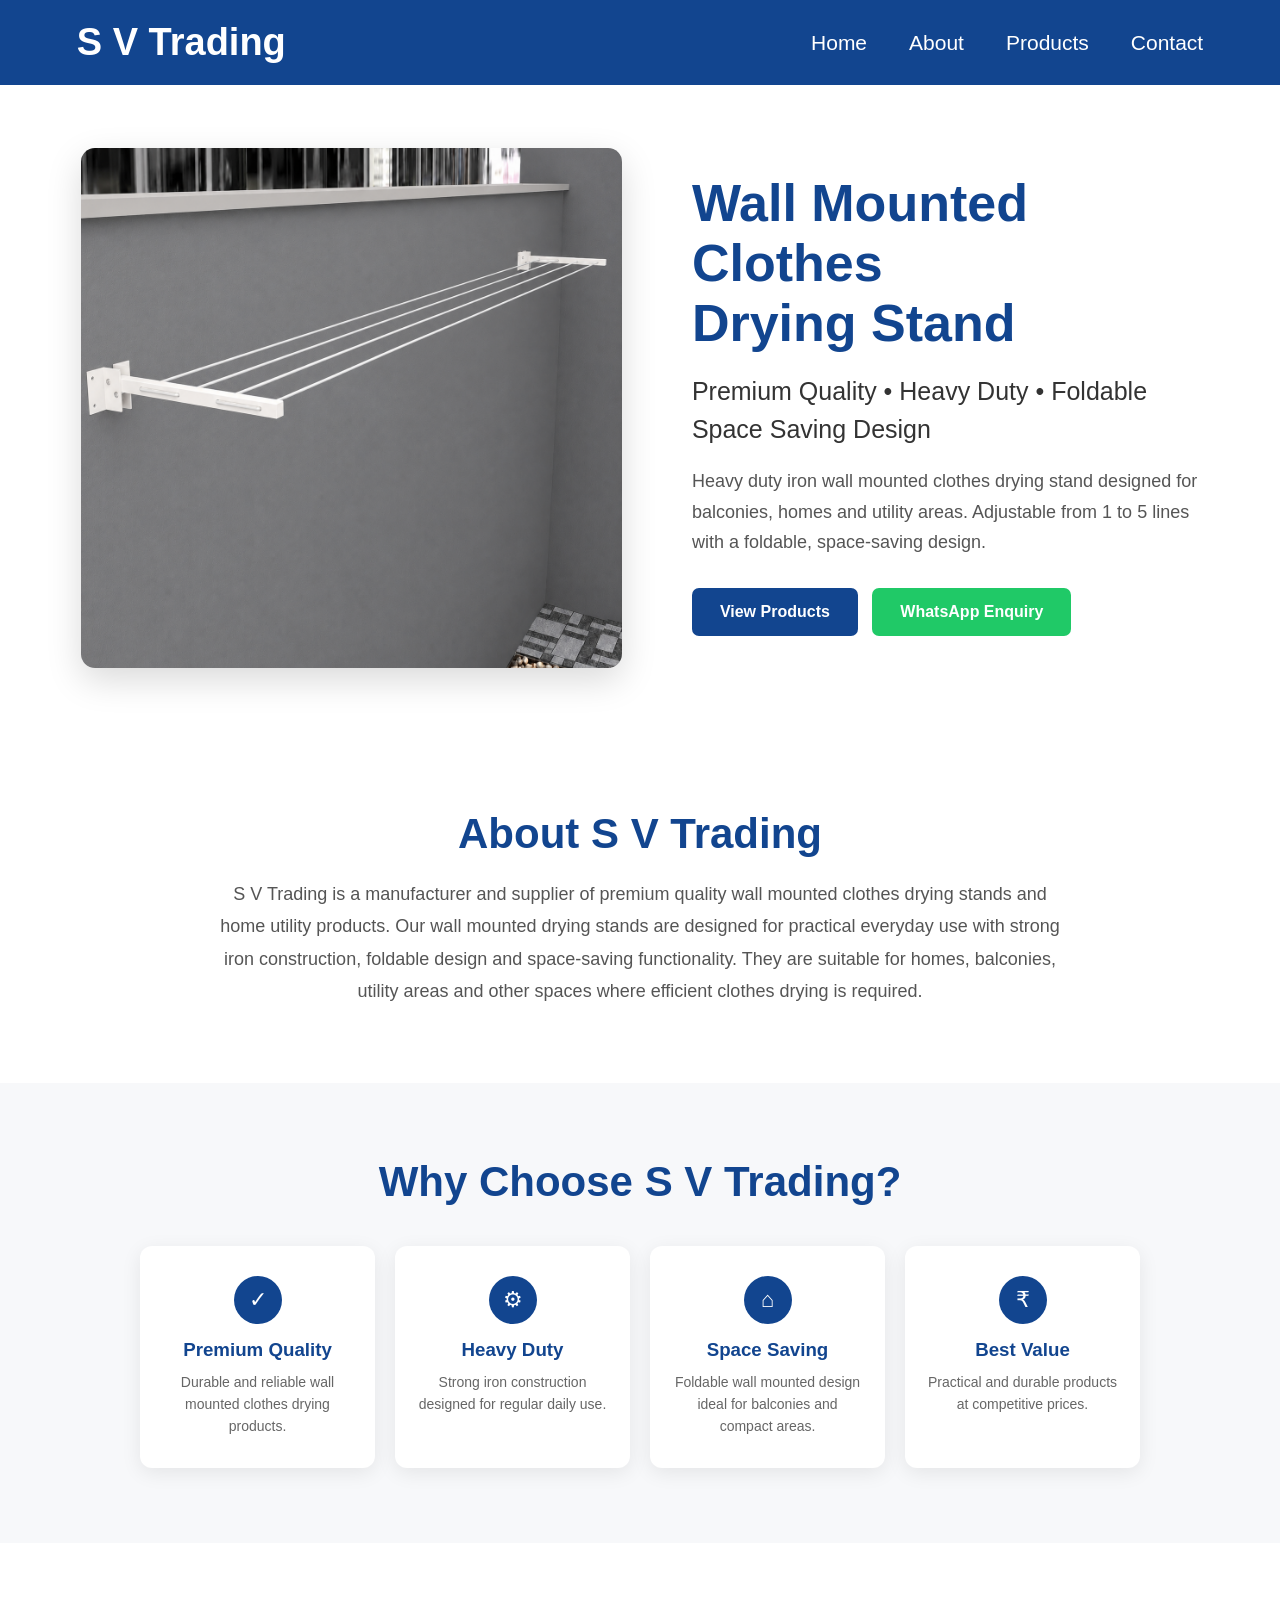
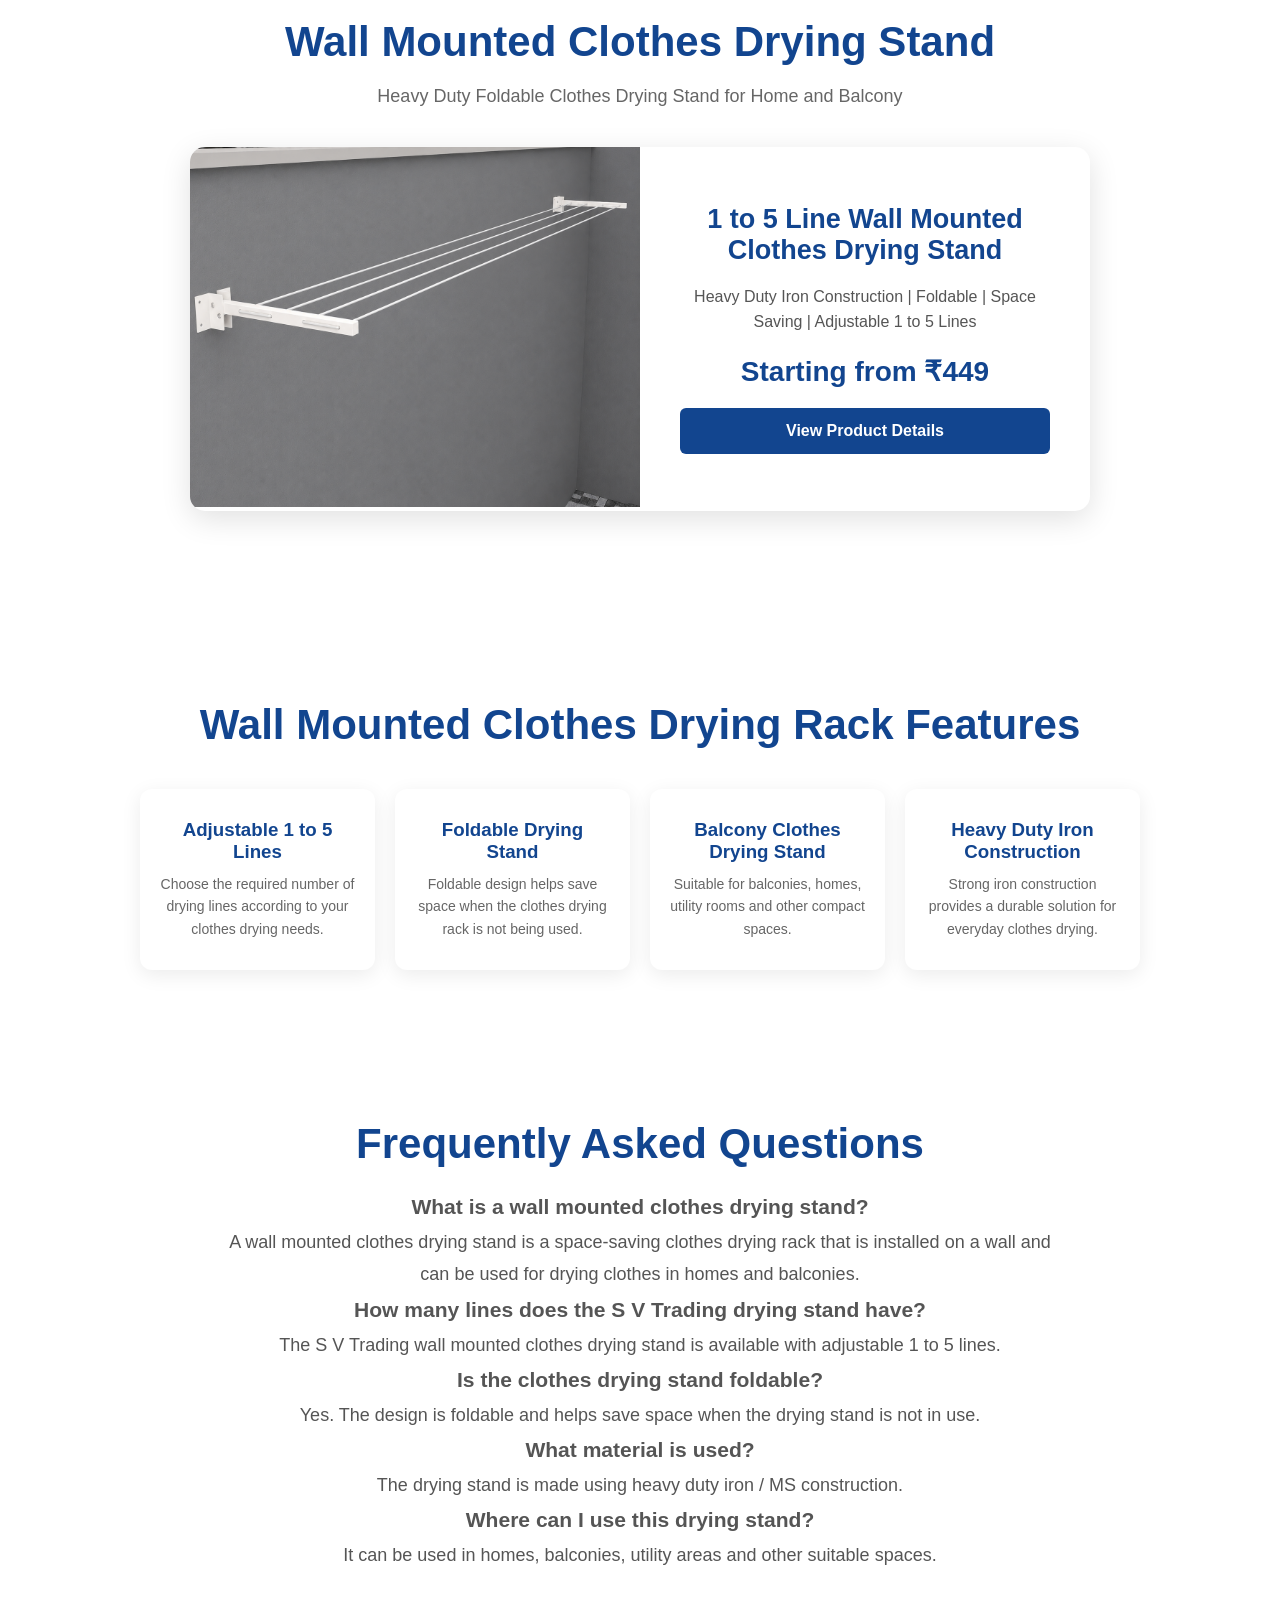
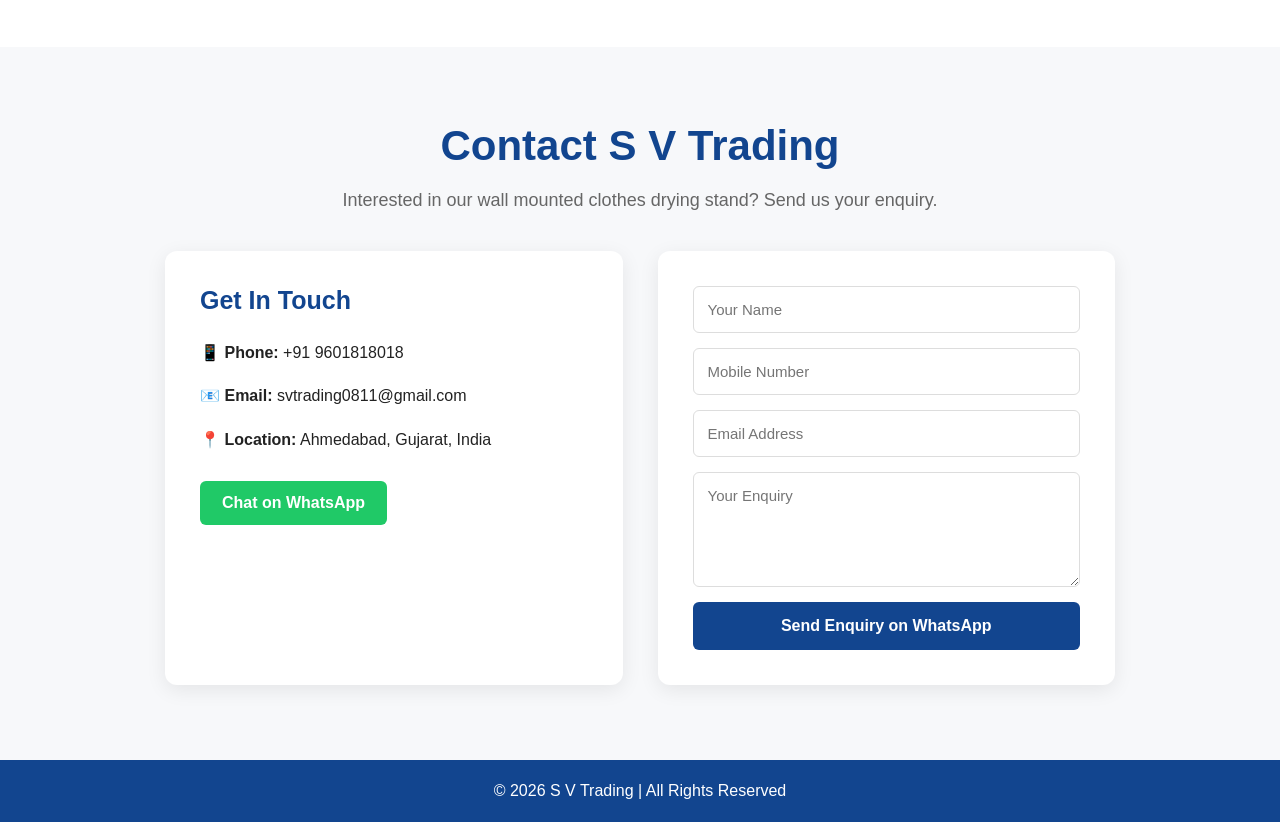
==== commit df1a1bc7: "Improve homepage SEO and structured data" ====
--- a/index.html
+++ b/index.html
@@ -1,20 +1,113 @@
 <!DOCTYPE html>
 <html lang="en">
+
 <head>
+
     <meta charset="UTF-8">
 
-    <meta name="viewport"
-          content="width=device-width, initial-scale=1.0">
-
-    <title>S V Trading | Wall Mounted Clothes Drying Stand</title>
+    <meta name="viewport" content="width=device-width, initial-scale=1.0">
+
+    <title>Wall Mounted Clothes Drying Stand | S V Trading</title>
 
     <meta name="description"
-          content="S V Trading manufactures premium quality wall mounted clothes drying stands. Heavy duty, foldable and space saving products.">
+        content="Buy heavy duty wall mounted clothes drying stands from S V Trading. Foldable, space-saving iron drying racks for balconies, homes and utility areas. Adjustable 1 to 5 lines.">
+
+    <meta name="keywords"
+        content="wall mounted clothes drying stand, wall mounted clothes drying rack, wall mount cloth drying stand, foldable clothes drying stand, iron drying stand, balcony clothes drying stand, heavy duty clothes drying stand, 1 to 5 line drying stand, S V Trading">
+
+    <meta name="author" content="S V Trading">
+
+    <meta name="robots" content="index, follow">
+
+    <link rel="canonical"
+        href="https://svtrading0505.github.io/SV-TRADING-WEBSITE/">
+
+
+    <!-- ================= OPEN GRAPH ================= -->
+
+    <meta property="og:title"
+        content="Wall Mounted Clothes Drying Stand | S V Trading">
+
+    <meta property="og:description"
+        content="Heavy duty, foldable and space-saving wall mounted clothes drying stand for homes, balconies and utility areas.">
+
+    <meta property="og:type"
+        content="website">
+
+    <meta property="og:url"
+        content="https://svtrading0505.github.io/SV-TRADING-WEBSITE/">
+
+    <meta property="og:image"
+        content="https://svtrading0505.github.io/SV-TRADING-WEBSITE/images/drying-stand.jpg">
+
+
+    <!-- ================= TWITTER ================= -->
+
+    <meta name="twitter:card"
+        content="summary_large_image">
+
+    <meta name="twitter:title"
+        content="Wall Mounted Clothes Drying Stand | S V Trading">
+
+    <meta name="twitter:description"
+        content="Heavy duty foldable wall mounted clothes drying stand by S V Trading.">
+
+    <meta name="twitter:image"
+        content="https://svtrading0505.github.io/SV-TRADING-WEBSITE/images/drying-stand.jpg">
+
 
     <link rel="stylesheet" href="style.css">
+
+
+    <!-- ================= STRUCTURED DATA ================= -->
+
+    <script type="application/ld+json">
+    {
+        "@context": "https://schema.org",
+        "@type": "Organization",
+        "name": "S V Trading",
+        "url": "https://svtrading0505.github.io/SV-TRADING-WEBSITE/",
+        "logo": "https://svtrading0505.github.io/SV-TRADING-WEBSITE/images/drying-stand.jpg",
+        "email": "svtrading0811@gmail.com",
+        "telephone": "+91 9601818018",
+        "address": {
+            "@type": "PostalAddress",
+            "addressLocality": "Ahmedabad",
+            "addressRegion": "Gujarat",
+            "addressCountry": "IN"
+        }
+    }
+    </script>
+
+
+    <script type="application/ld+json">
+    {
+        "@context": "https://schema.org",
+        "@type": "Product",
+        "name": "Wall Mounted Clothes Drying Stand",
+        "image": [
+            "https://svtrading0505.github.io/SV-TRADING-WEBSITE/images/drying-stand.jpg"
+        ],
+        "description": "Heavy duty iron wall mounted clothes drying stand with adjustable 1 to 5 lines, foldable and space-saving design for homes, balconies and utility areas.",
+        "brand": {
+            "@type": "Brand",
+            "name": "S V Trading"
+        },
+        "offers": {
+            "@type": "Offer",
+            "url": "https://svtrading0505.github.io/SV-TRADING-WEBSITE/product.html",
+            "priceCurrency": "INR",
+            "price": "449",
+            "availability": "https://schema.org/InStock"
+        }
+    }
+    </script>
+
 </head>
 
+
 <body>
+
 
 <!-- ================= HEADER ================= -->
 
@@ -24,29 +117,49 @@
         S V Trading
     </div>
 
+
     <nav>
-        <a href="#home">Home</a>
-        <a href="#about">About</a>
-        <a href="#products">Products</a>
-        <a href="#contact">Contact</a>
+
+        <a href="#home">
+            Home
+        </a>
+
+        <a href="#about">
+            About
+        </a>
+
+        <a href="#products">
+            Products
+        </a>
+
+        <a href="#contact">
+            Contact
+        </a>
+
     </nav>
 
 </header>
 
 
+
 <!-- ================= HOME ================= -->
 
-<section id="home" class="hero">
+<section id="home"
+         class="hero">
+
 
     <div class="hero-image-box">
 
-        <img src="images/drying-stand.jpg"
-     alt="Wall Mounted Clothes Drying Stand">
+        <img
+            src="images/drying-stand.jpg"
+            alt="Wall Mounted Clothes Drying Stand by S V Trading"
+            loading="eager">
 
     </div>
 
 
     <div class="hero-content">
+
 
         <h1>
             Wall Mounted Clothes
@@ -54,273 +167,552 @@
             Drying Stand
         </h1>
 
+
         <p class="hero-subtitle">
+
             Premium Quality • Heavy Duty • Foldable
             <br>
             Space Saving Design
+
         </p>
 
+
         <p class="hero-description">
-            Strong and durable wall mounted drying stand
+
+            Heavy duty iron wall mounted clothes drying stand
             designed for balconies, homes and utility areas.
+            Adjustable from 1 to 5 lines with a foldable,
+            space-saving design.
+
         </p>
 
-        <a href="#products" class="main-btn">
+
+        <a
+            href="#products"
+            class="main-btn">
+
             View Products
+
         </a>
 
-        <a href="https://wa.me/919601818018"
-           class="whatsapp-btn"
-           target="_blank">
+
+        <a
+            href="https://wa.me/919601818018?text=Hello%20S%20V%20Trading,%20I%20am%20interested%20in%20your%20Wall%20Mounted%20Clothes%20Drying%20Stand."
+            class="whatsapp-btn"
+            target="_blank"
+            rel="noopener">
+
             WhatsApp Enquiry
+
         </a>
 
+
     </div>
 
 </section>
 
 
+
 <!-- ================= ABOUT ================= -->
 
-<section id="about" class="section">
-
-    <h2>About S V Trading</h2>
+<section id="about"
+         class="section">
+
+
+    <h2>
+        About S V Trading
+    </h2>
+
 
     <p class="section-text">
 
-        S V Trading is a trusted manufacturer and supplier
-        of premium quality Wall Mounted Clothes Drying Stands
-        and Home Utility Products.
-
-        We focus on durable construction, practical design
-        and excellent value for customers.
+        S V Trading is a manufacturer and supplier of
+        premium quality wall mounted clothes drying stands
+        and home utility products.
+
+        Our wall mounted drying stands are designed for
+        practical everyday use with strong iron construction,
+        foldable design and space-saving functionality.
+
+        They are suitable for homes, balconies, utility areas
+        and other spaces where efficient clothes drying is
+        required.
 
     </p>
 
+
 </section>
 
 
+
 <!-- ================= WHY CHOOSE US ================= -->
 
 <section class="section why-section">
 
-    <h2>Why Choose S V Trading?</h2>
+
+    <h2>
+        Why Choose S V Trading?
+    </h2>
+
 
     <div class="why-grid">
 
+
         <div class="why-card">
 
-            <div class="why-icon">✓</div>
-
-            <h3>Premium Quality</h3>
-
-            <p>
-                Durable and reliable products manufactured
-                using quality materials.
-            </p>
-
-        </div>
+            <div class="why-icon">
+                ✓
+            </div>
+
+            <h3>
+                Premium Quality
+            </h3>
+
+            <p>
+                Durable and reliable wall mounted
+                clothes drying products.
+            </p>
+
+        </div>
+
 
 
         <div class="why-card">
 
-            <div class="why-icon">⚙</div>
-
-            <h3>Heavy Duty</h3>
-
-            <p>
-                Strong construction designed for
-                long-lasting daily use.
-            </p>
-
-        </div>
+            <div class="why-icon">
+                ⚙
+            </div>
+
+            <h3>
+                Heavy Duty
+            </h3>
+
+            <p>
+                Strong iron construction designed
+                for regular daily use.
+            </p>
+
+        </div>
+
 
 
         <div class="why-card">
 
-            <div class="why-icon">⌂</div>
-
-            <h3>Space Saving</h3>
-
-            <p>
-                Foldable design suitable for balconies,
-                homes and utility areas.
-            </p>
-
-        </div>
+            <div class="why-icon">
+                ⌂
+            </div>
+
+            <h3>
+                Space Saving
+            </h3>
+
+            <p>
+                Foldable wall mounted design ideal
+                for balconies and compact areas.
+            </p>
+
+        </div>
+
 
 
         <div class="why-card">
 
-            <div class="why-icon">₹</div>
-
-            <h3>Best Value</h3>
-
-            <p>
-                Quality products at competitive
-                and affordable prices.
-            </p>
-
-        </div>
+            <div class="why-icon">
+                ₹
+            </div>
+
+            <h3>
+                Best Value
+            </h3>
+
+            <p>
+                Practical and durable products at
+                competitive prices.
+            </p>
+
+        </div>
+
 
     </div>
 
 </section>
 
 
+
 <!-- ================= PRODUCTS ================= -->
 
-<section id="products" class="section products-section">
-
-    <h2>Our Product</h2>
+<section id="products"
+         class="section products-section">
+
+
+    <h2>
+        Wall Mounted Clothes Drying Stand
+    </h2>
+
 
     <p class="section-subtitle">
-        Premium quality wall mounted clothes drying stand
+
+        Heavy Duty Foldable Clothes Drying Stand
+        for Home and Balcony
+
     </p>
 
 
+
     <div class="product-card">
 
+
         <div class="product-card-image">
 
-           <img src="images/drying-stand.jpg"
-     alt="1 to 5 Line Wall Mounted Clothes Drying Stand">
-
-        </div>
+
+            <img
+                src="images/drying-stand.jpg"
+                alt="Heavy Duty Iron Wall Mounted Clothes Drying Stand"
+                loading="lazy">
+
+
+        </div>
+
 
 
         <div class="product-card-content">
 
-            <h3>
+
+            <h3>
+
                 1 to 5 Line Wall Mounted
                 Clothes Drying Stand
-            </h3>
-
-            <p>
+
+            </h3>
+
+
+            <p>
+
                 Heavy Duty Iron Construction |
-                Foldable | Space Saving |
+                Foldable |
+                Space Saving |
                 Adjustable 1 to 5 Lines
-            </p>
+
+            </p>
+
 
             <div class="price">
+
                 Starting from ₹449
+
             </div>
 
-            <a href="product.html"
-               class="details-btn">
+
+            <a
+                href="product.html"
+                class="details-btn">
+
                 View Product Details
+
             </a>
 
-        </div>
+
+        </div>
+
 
     </div>
 
+
 </section>
 
 
+
+<!-- ================= PRODUCT BENEFITS ================= -->
+
+<section class="section">
+
+
+    <h2>
+        Wall Mounted Clothes Drying Rack Features
+    </h2>
+
+
+    <div class="why-grid">
+
+
+        <div class="why-card">
+
+            <h3>
+                Adjustable 1 to 5 Lines
+            </h3>
+
+            <p>
+                Choose the required number of drying
+                lines according to your clothes drying needs.
+            </p>
+
+        </div>
+
+
+        <div class="why-card">
+
+            <h3>
+                Foldable Drying Stand
+            </h3>
+
+            <p>
+                Foldable design helps save space when
+                the clothes drying rack is not being used.
+            </p>
+
+        </div>
+
+
+        <div class="why-card">
+
+            <h3>
+                Balcony Clothes Drying Stand
+            </h3>
+
+            <p>
+                Suitable for balconies, homes, utility
+                rooms and other compact spaces.
+            </p>
+
+        </div>
+
+
+        <div class="why-card">
+
+            <h3>
+                Heavy Duty Iron Construction
+            </h3>
+
+            <p>
+                Strong iron construction provides a
+                durable solution for everyday clothes drying.
+            </p>
+
+        </div>
+
+
+    </div>
+
+
+</section>
+
+
+
+<!-- ================= FAQ ================= -->
+
+<section class="section">
+
+
+    <h2>
+        Frequently Asked Questions
+    </h2>
+
+
+    <div class="section-text">
+
+
+        <h3>
+            What is a wall mounted clothes drying stand?
+        </h3>
+
+        <p>
+            A wall mounted clothes drying stand is a
+            space-saving clothes drying rack that is
+            installed on a wall and can be used for
+            drying clothes in homes and balconies.
+        </p>
+
+
+        <h3>
+            How many lines does the S V Trading drying stand have?
+        </h3>
+
+        <p>
+            The S V Trading wall mounted clothes drying
+            stand is available with adjustable 1 to 5 lines.
+        </p>
+
+
+        <h3>
+            Is the clothes drying stand foldable?
+        </h3>
+
+        <p>
+            Yes. The design is foldable and helps save
+            space when the drying stand is not in use.
+        </p>
+
+
+        <h3>
+            What material is used?
+        </h3>
+
+        <p>
+            The drying stand is made using heavy duty
+            iron / MS construction.
+        </p>
+
+
+        <h3>
+            Where can I use this drying stand?
+        </h3>
+
+        <p>
+            It can be used in homes, balconies, utility
+            areas and other suitable spaces.
+        </p>
+
+
+    </div>
+
+
+</section>
+
+
+
 <!-- ================= CONTACT ================= -->
 
-<section id="contact" class="section contact-section">
-
-    <h2>Contact S V Trading</h2>
+<section id="contact"
+         class="section contact-section">
+
+
+    <h2>
+        Contact S V Trading
+    </h2>
+
 
     <p class="section-subtitle">
-        Interested in our products? Send us your enquiry.
+
+        Interested in our wall mounted clothes drying stand?
+        Send us your enquiry.
+
     </p>
 
 
+
     <div class="contact-container">
 
 
         <div class="contact-info">
 
-            <h3>Get In Touch</h3>
-
-            <p>
-                📱 <strong>Phone:</strong>
+
+            <h3>
+                Get In Touch
+            </h3>
+
+
+            <p>
+
+                📱
+                <strong>Phone:</strong>
                 +91 9601818018
-            </p>
-
-            <p>
-                📧 <strong>Email:</strong>
+
+            </p>
+
+
+            <p>
+
+                📧
+                <strong>Email:</strong>
                 svtrading0811@gmail.com
-            </p>
-
-            <p>
-                📍 <strong>Location:</strong>
+
+            </p>
+
+
+            <p>
+
+                📍
+                <strong>Location:</strong>
                 Ahmedabad, Gujarat, India
-            </p>
-
-            <a href="https://wa.me/919601818018"
-               target="_blank"
-               class="contact-whatsapp">
+
+            </p>
+
+
+            <a
+                href="https://wa.me/919601818018?text=Hello%20S%20V%20Trading,%20I%20am%20interested%20in%20your%20Wall%20Mounted%20Clothes%20Drying%20Stand."
+                target="_blank"
+                rel="noopener"
+                class="contact-whatsapp">
+
                 Chat on WhatsApp
+
             </a>
 
-        </div>
-
-
-        <form class="contact-form"
-              onsubmit="sendContactWhatsApp(event)">
-
-            <input type="text"
-                   id="customerName"
-                   placeholder="Your Name"
-                   required>
-
-
-            <input type="tel"
-                   id="customerPhone"
-                   placeholder="Mobile Number"
-                   required>
-
-
-            <input type="email"
-                   id="customerEmail"
-                   placeholder="Email Address">
+
+        </div>
+
+
+
+        <form
+            class="contact-form"
+            onsubmit="sendContactWhatsApp(event)">
+
+
+            <input
+                type="text"
+                id="customerName"
+                placeholder="Your Name"
+                aria-label="Your Name"
+                required>
+
+
+            <input
+                type="tel"
+                id="customerPhone"
+                placeholder="Mobile Number"
+                aria-label="Mobile Number"
+                required>
+
+
+            <input
+                type="email"
+                id="customerEmail"
+                placeholder="Email Address"
+                aria-label="Email Address">
 
 
             <textarea
                 id="customerMessage"
                 placeholder="Your Enquiry"
+                aria-label="Your Enquiry"
                 rows="5"
                 required></textarea>
 
 
             <button type="submit">
+
                 Send Enquiry on WhatsApp
+
             </button>
 
+
         </form>
 
+
     </div>
 
+
 </section>
 
 
+
 <!-- ================= FOOTER ================= -->
 
 <footer>
 
+
     <p>
+
         © 2026 S V Trading | All Rights Reserved
+
     </p>
 
+
 </footer>
 
 
+
 <!-- ================= FLOATING WHATSAPP ================= -->
 
-<a href="https://wa.me/919601818018"
-   class="floating-whatsapp"
-   target="_blank">
-
-    WhatsApp
-
-</a>
-
-
-<script src="script.js"></script>
-
-</body>
-</html>+<a
+    href="https://wa.me/919601818018
--- a/style.css
+++ b/style.css
@@ -923,4 +923,98 @@
         height: 300px;
     }
 
+}
+/* IMAGE LIGHTBOX */
+
+#imageLightbox {
+    display: none;
+    position: fixed;
+    z-index: 99999;
+    left: 0;
+    top: 0;
+    width: 100%;
+    height: 100%;
+    background: rgba(0, 0, 0, 0.92);
+
+    align-items: center;
+    justify-content: center;
+}
+
+#imageLightbox.active {
+    display: flex;
+}
+
+#lightboxImage {
+    max-width: 90%;
+    max-height: 85%;
+    object-fit: contain;
+    border-radius: 8px;
+    box-shadow: 0 0 30px rgba(255,255,255,0.2);
+}
+
+#closeLightbox {
+    position: absolute;
+    top: 20px;
+    right: 35px;
+    color: white;
+    font-size: 45px;
+    font-weight: bold;
+    cursor: pointer;
+    z-index: 100000;
+}
+
+#prevImage,
+#nextImage {
+    position: absolute;
+    top: 50%;
+    transform: translateY(-50%);
+
+    background: rgba(255,255,255,0.15);
+    color: white;
+    border: none;
+
+    font-size: 40px;
+    padding: 15px 22px;
+    cursor: pointer;
+    border-radius: 8px;
+}
+
+#prevImage {
+    left: 25px;
+}
+
+#nextImage {
+    right: 25px;
+}
+
+#prevImage:hover,
+#nextImage:hover {
+    background: rgba(255,255,255,0.3);
+}
+
+@media (max-width: 600px) {
+
+    #lightboxImage {
+        max-width: 95%;
+        max-height: 80%;
+    }
+
+    #prevImage,
+    #nextImage {
+        font-size: 25px;
+        padding: 10px 15px;
+    }
+
+    #prevImage {
+        left: 10px;
+    }
+
+    #nextImage {
+        right: 10px;
+    }
+
+    #closeLightbox {
+        right: 15px;
+        top: 10px;
+    }
 }
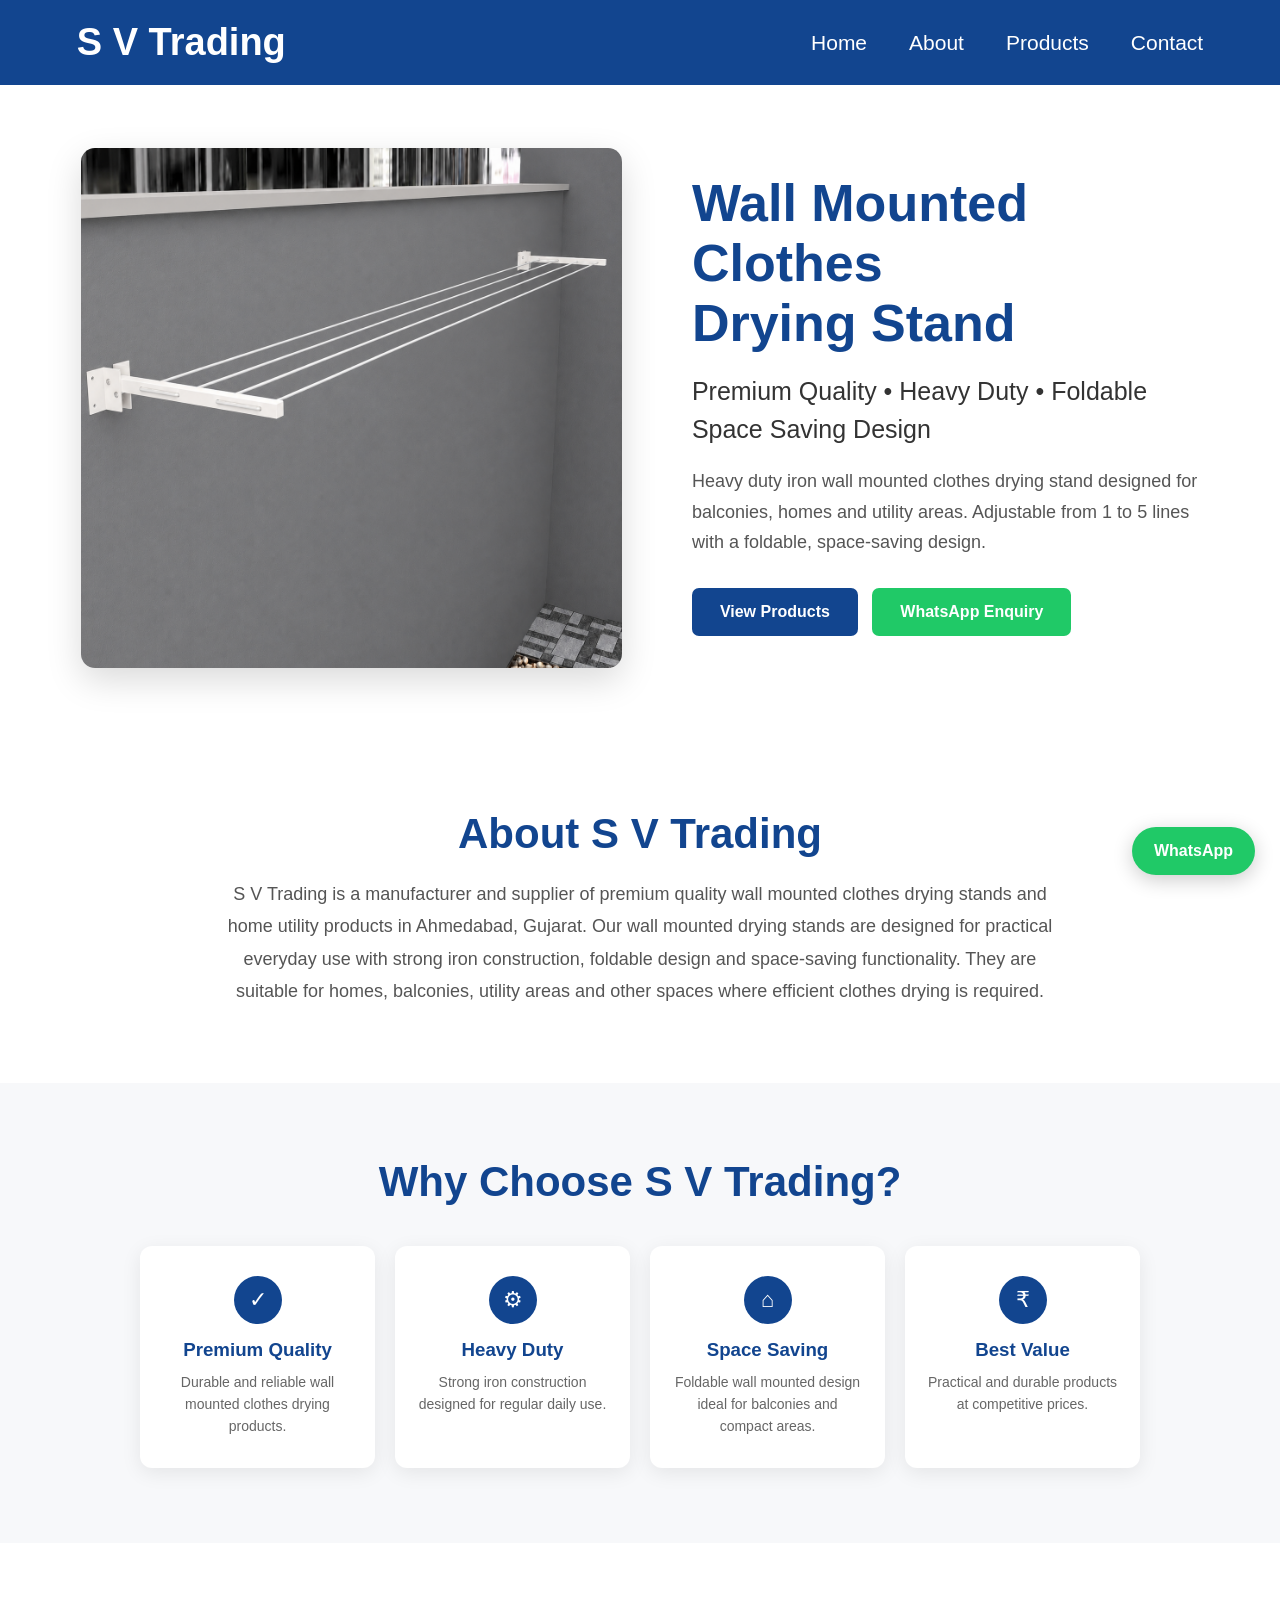
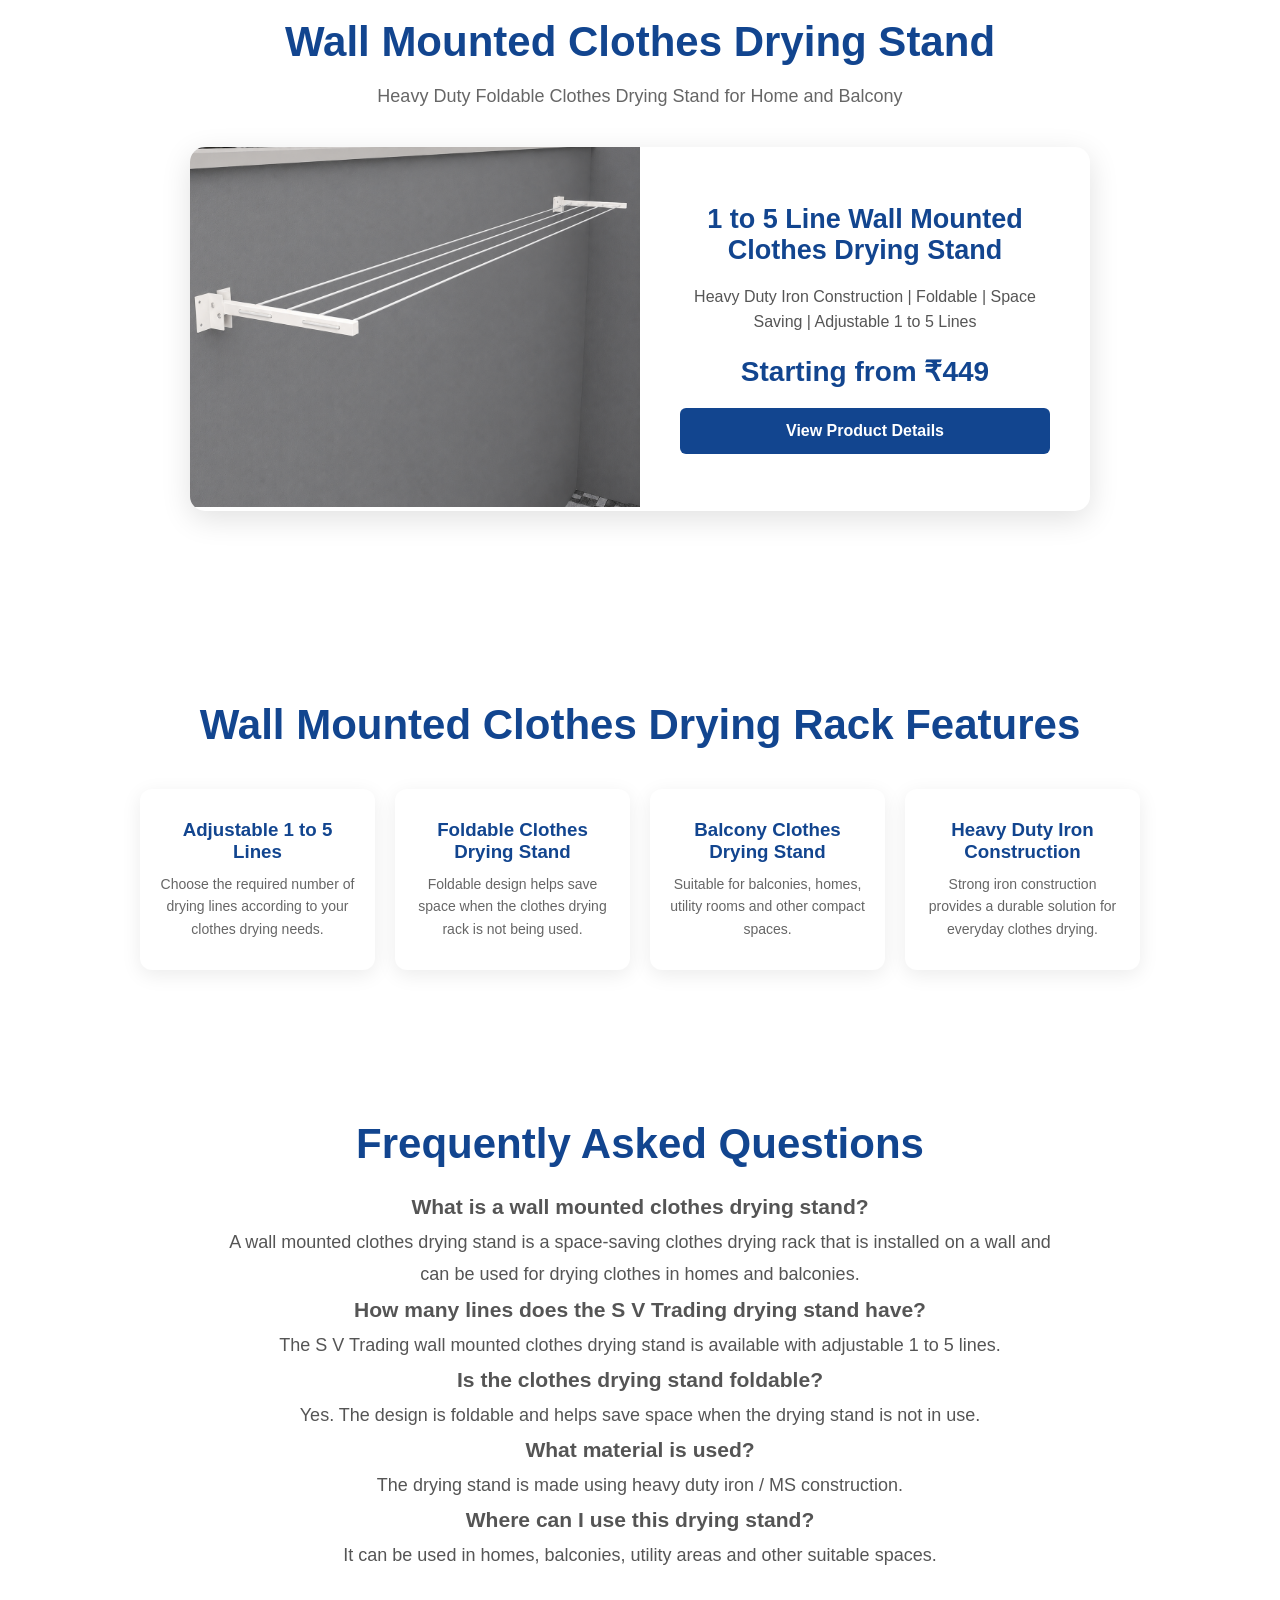
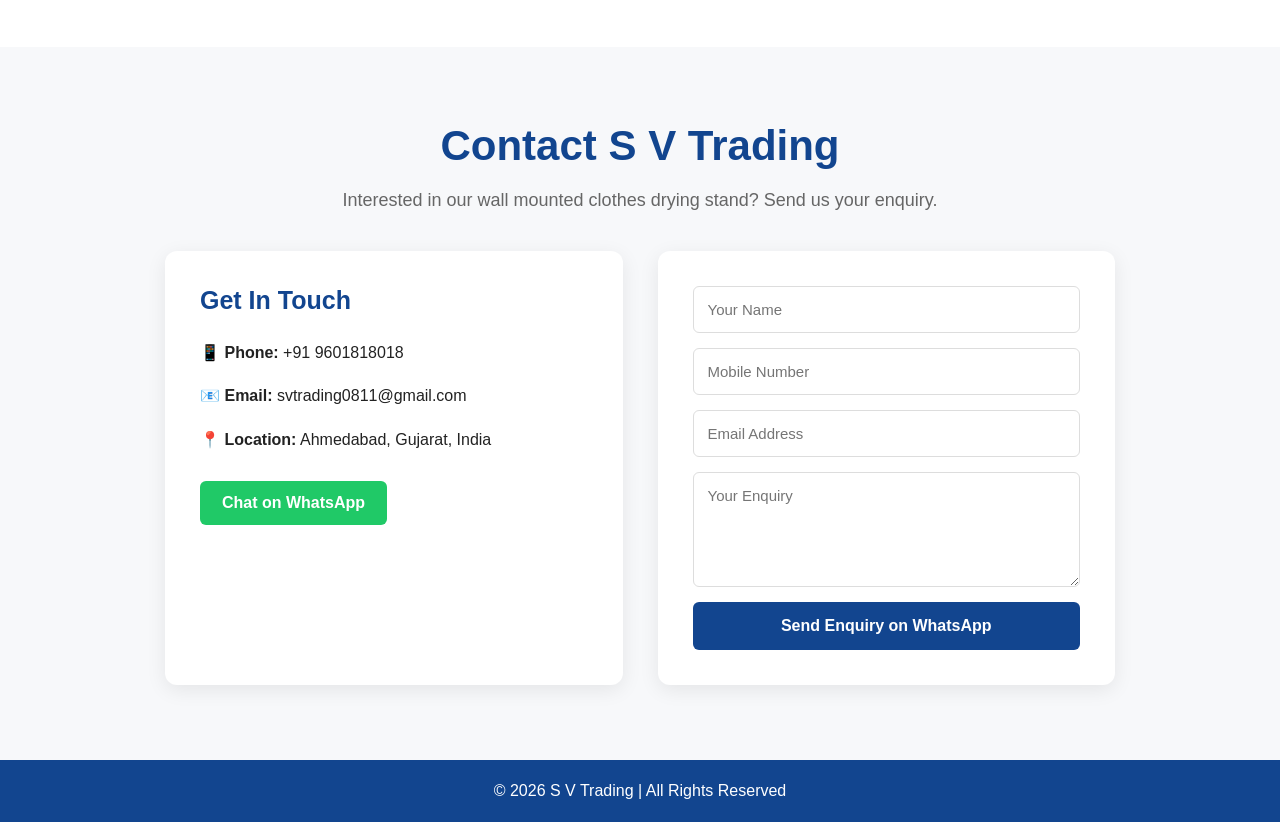
==== commit 8612a131: "Optimize homepage SEO" ====
--- a/index.html
+++ b/index.html
@@ -7,29 +7,25 @@
 
     <meta name="viewport" content="width=device-width, initial-scale=1.0">
 
-    <title>Wall Mounted Clothes Drying Stand | S V Trading</title>
+    <title>Wall Mounted Clothes Drying Stand | S V Trading Ahmedabad</title>
 
     <meta name="description"
-        content="Buy heavy duty wall mounted clothes drying stands from S V Trading. Foldable, space-saving iron drying racks for balconies, homes and utility areas. Adjustable 1 to 5 lines.">
-
-    <meta name="keywords"
-        content="wall mounted clothes drying stand, wall mounted clothes drying rack, wall mount cloth drying stand, foldable clothes drying stand, iron drying stand, balcony clothes drying stand, heavy duty clothes drying stand, 1 to 5 line drying stand, S V Trading">
+        content="Buy heavy duty wall mounted clothes drying stands from S V Trading, Ahmedabad. Foldable iron clothes drying racks with adjustable 1 to 5 lines for homes, balconies and utility areas.">
+
+    <meta name="robots" content="index, follow">
 
     <meta name="author" content="S V Trading">
-
-    <meta name="robots" content="index, follow">
 
     <link rel="canonical"
         href="https://svtrading0505.github.io/SV-TRADING-WEBSITE/">
 
-
     <!-- ================= OPEN GRAPH ================= -->
 
     <meta property="og:title"
         content="Wall Mounted Clothes Drying Stand | S V Trading">
 
     <meta property="og:description"
-        content="Heavy duty, foldable and space-saving wall mounted clothes drying stand for homes, balconies and utility areas.">
+        content="Heavy duty, foldable and space-saving wall mounted clothes drying stand with adjustable 1 to 5 lines.">
 
     <meta property="og:type"
         content="website">
@@ -40,6 +36,8 @@
     <meta property="og:image"
         content="https://svtrading0505.github.io/SV-TRADING-WEBSITE/images/drying-stand.jpg">
 
+    <meta property="og:site_name"
+        content="S V Trading">
 
     <!-- ================= TWITTER ================= -->
 
@@ -55,11 +53,10 @@
     <meta name="twitter:image"
         content="https://svtrading0505.github.io/SV-TRADING-WEBSITE/images/drying-stand.jpg">
 
-
     <link rel="stylesheet" href="style.css">
 
 
-    <!-- ================= STRUCTURED DATA ================= -->
+    <!-- ================= ORGANIZATION SCHEMA ================= -->
 
     <script type="application/ld+json">
     {
@@ -79,6 +76,8 @@
     }
     </script>
 
+
+    <!-- ================= PRODUCT SCHEMA ================= -->
 
     <script type="application/ld+json">
     {
@@ -117,49 +116,36 @@
         S V Trading
     </div>
 
-
     <nav>
 
-        <a href="#home">
-            Home
-        </a>
-
-        <a href="#about">
-            About
-        </a>
-
-        <a href="#products">
-            Products
-        </a>
-
-        <a href="#contact">
-            Contact
-        </a>
+        <a href="#home">Home</a>
+
+        <a href="#about">About</a>
+
+        <a href="#products">Products</a>
+
+        <a href="#contact">Contact</a>
 
     </nav>
 
 </header>
 
 
-
 <!-- ================= HOME ================= -->
 
-<section id="home"
-         class="hero">
-
+<section id="home" class="hero">
 
     <div class="hero-image-box">
 
         <img
             src="images/drying-stand.jpg"
-            alt="Wall Mounted Clothes Drying Stand by S V Trading"
+            alt="Heavy Duty Wall Mounted Clothes Drying Stand by S V Trading"
             loading="eager">
 
     </div>
 
 
     <div class="hero-content">
-
 
         <h1>
             Wall Mounted Clothes
@@ -206,18 +192,14 @@
 
         </a>
 
-
     </div>
 
 </section>
 
 
-
 <!-- ================= ABOUT ================= -->
 
-<section id="about"
-         class="section">
-
+<section id="about" class="section">
 
     <h2>
         About S V Trading
@@ -228,7 +210,7 @@
 
         S V Trading is a manufacturer and supplier of
         premium quality wall mounted clothes drying stands
-        and home utility products.
+        and home utility products in Ahmedabad, Gujarat.
 
         Our wall mounted drying stands are designed for
         practical everyday use with strong iron construction,
@@ -240,15 +222,12 @@
 
     </p>
 
-
 </section>
 
 
-
 <!-- ================= WHY CHOOSE US ================= -->
 
 <section class="section why-section">
-
 
     <h2>
         Why Choose S V Trading?
@@ -276,7 +255,6 @@
         </div>
 
 
-
         <div class="why-card">
 
             <div class="why-icon">
@@ -295,7 +273,6 @@
         </div>
 
 
-
         <div class="why-card">
 
             <div class="why-icon">
@@ -314,7 +291,6 @@
         </div>
 
 
-
         <div class="why-card">
 
             <div class="why-icon">
@@ -332,18 +308,14 @@
 
         </div>
 
-
     </div>
 
 </section>
 
 
-
 <!-- ================= PRODUCTS ================= -->
 
-<section id="products"
-         class="section products-section">
-
+<section id="products" class="section products-section">
 
     <h2>
         Wall Mounted Clothes Drying Stand
@@ -358,25 +330,20 @@
     </p>
 
 
-
     <div class="product-card">
 
 
         <div class="product-card-image">
-
 
             <img
                 src="images/drying-stand.jpg"
                 alt="Heavy Duty Iron Wall Mounted Clothes Drying Stand"
                 loading="lazy">
 
-
-        </div>
-
+        </div>
 
 
         <div class="product-card-content">
-
 
             <h3>
 
@@ -411,21 +378,16 @@
 
             </a>
 
-
-        </div>
-
-
-    </div>
-
+        </div>
+
+    </div>
 
 </section>
 
 
-
 <!-- ================= PRODUCT BENEFITS ================= -->
 
 <section class="section">
-
 
     <h2>
         Wall Mounted Clothes Drying Rack Features
@@ -452,7 +414,7 @@
         <div class="why-card">
 
             <h3>
-                Foldable Drying Stand
+                Foldable Clothes Drying Stand
             </h3>
 
             <p>
@@ -490,18 +452,14 @@
 
         </div>
 
-
-    </div>
-
+    </div>
 
 </section>
 
 
-
 <!-- ================= FAQ ================= -->
 
 <section class="section">
-
 
     <h2>
         Frequently Asked Questions
@@ -565,16 +523,12 @@
 
     </div>
 
-
 </section>
 
 
-
 <!-- ================= CONTACT ================= -->
 
-<section id="contact"
-         class="section contact-section">
-
+<section id="contact" class="section contact-section">
 
     <h2>
         Contact S V Trading
@@ -589,42 +543,34 @@
     </p>
 
 
-
     <div class="contact-container">
 
 
         <div class="contact-info">
 
-
             <h3>
                 Get In Touch
             </h3>
 
 
             <p>
-
                 📱
                 <strong>Phone:</strong>
                 +91 9601818018
-
-            </p>
-
-
-            <p>
-
+            </p>
+
+
+            <p>
                 📧
                 <strong>Email:</strong>
                 svtrading0811@gmail.com
-
-            </p>
-
-
-            <p>
-
+            </p>
+
+
+            <p>
                 📍
                 <strong>Location:</strong>
                 Ahmedabad, Gujarat, India
-
             </p>
 
 
@@ -638,9 +584,7 @@
 
             </a>
 
-
-        </div>
-
+        </div>
 
 
         <form
@@ -688,31 +632,42 @@
 
         </form>
 
-
-    </div>
-
+    </div>
 
 </section>
 
 
-
 <!-- ================= FOOTER ================= -->
 
 <footer>
 
-
     <p>
 
         © 2026 S V Trading | All Rights Reserved
 
     </p>
 
-
 </footer>
 
 
-
 <!-- ================= FLOATING WHATSAPP ================= -->
 
 <a
-    href="https://wa.me/919601818018+    href="https://wa.me/919601818018"
+    class="floating-whatsapp"
+    target="_blank"
+    rel="noopener">
+
+    WhatsApp
+
+</a>
+
+
+<!-- ================= JAVASCRIPT ================= -->
+
+<script src="script.js"></script>
+
+
+</body>
+
+</html>
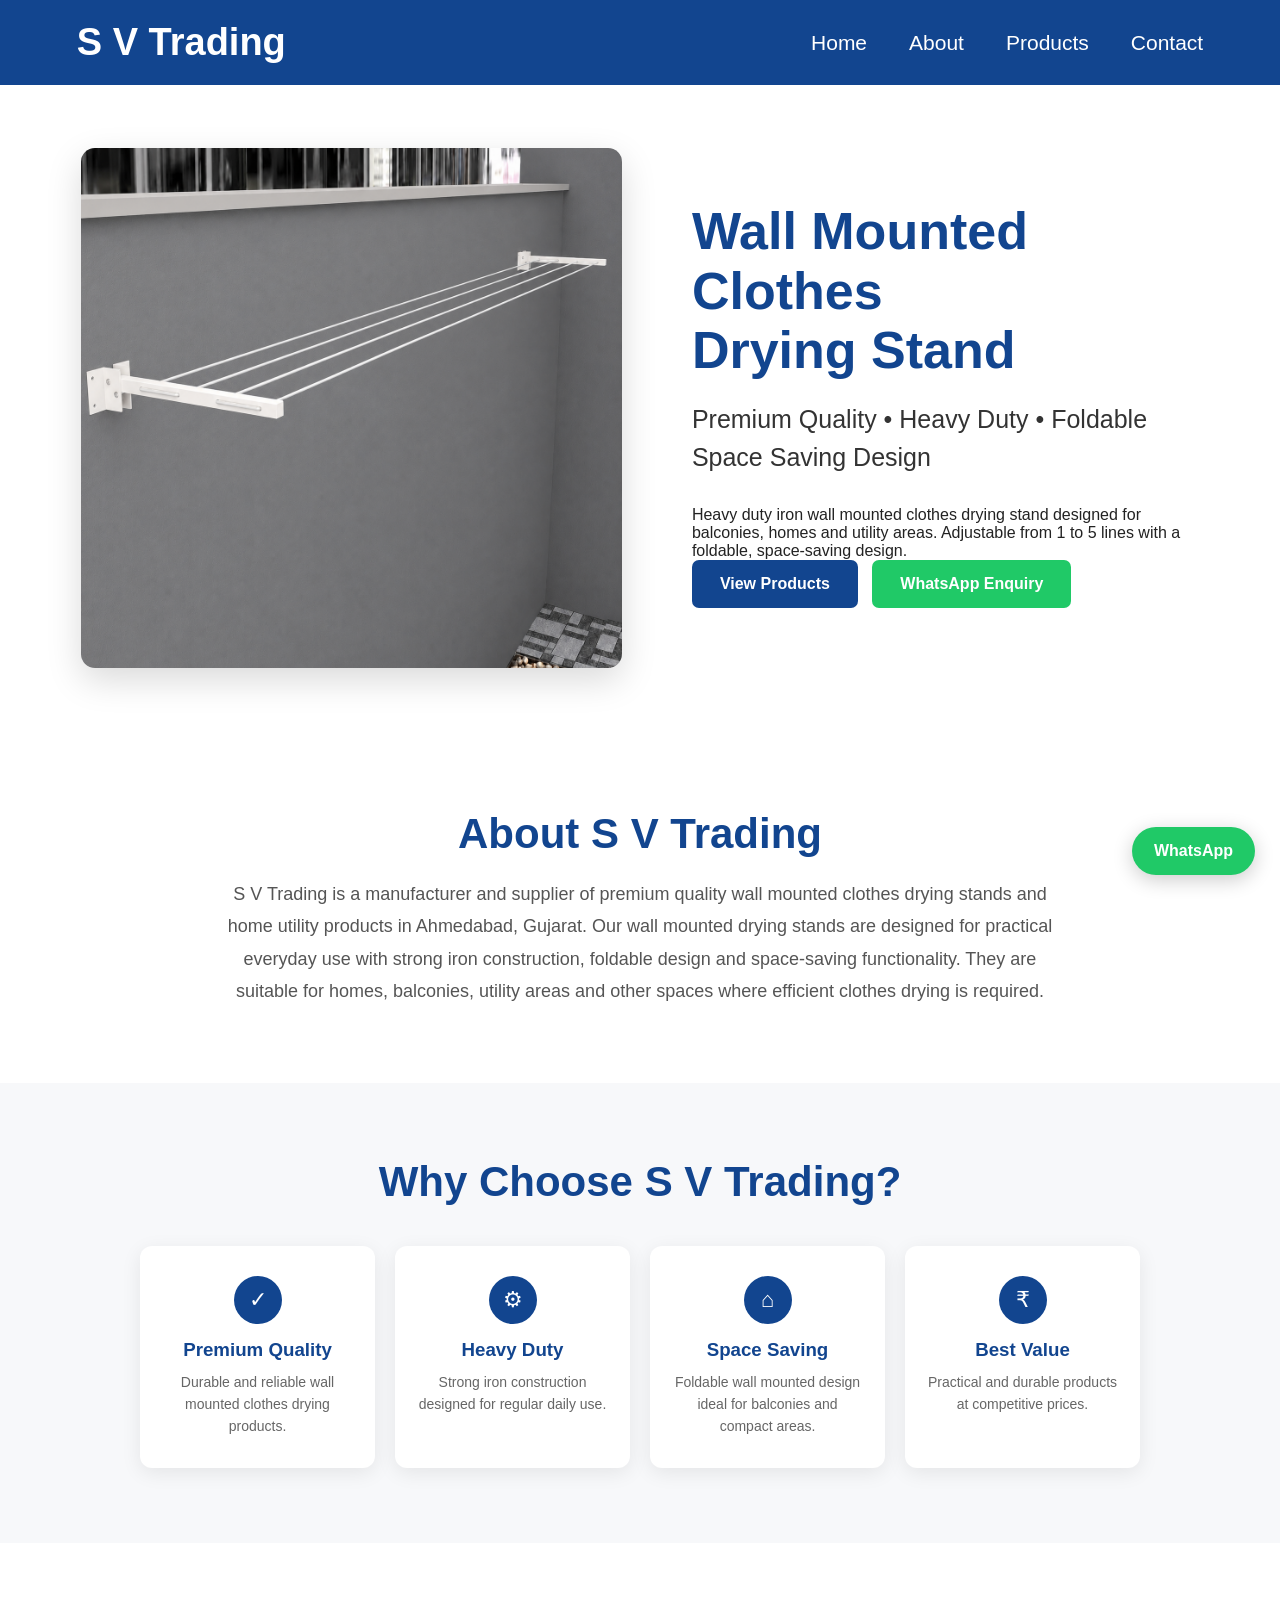
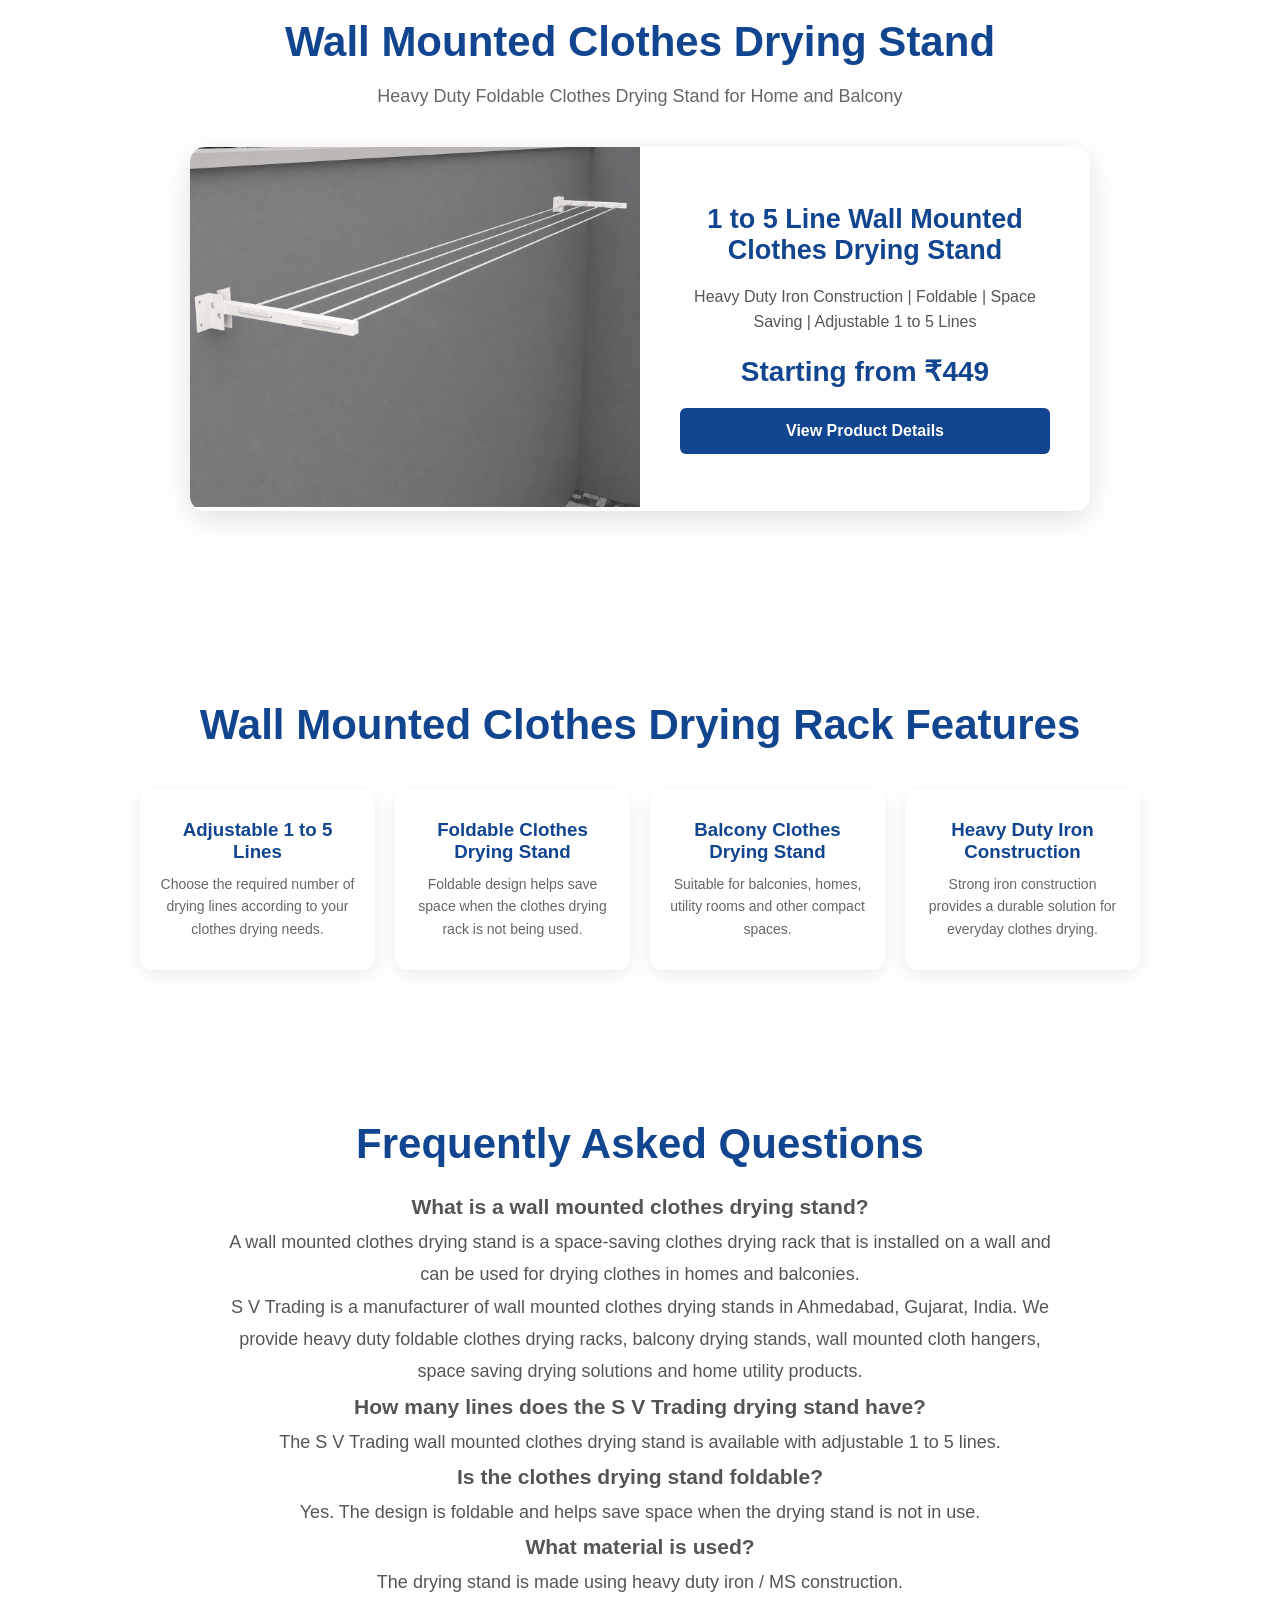
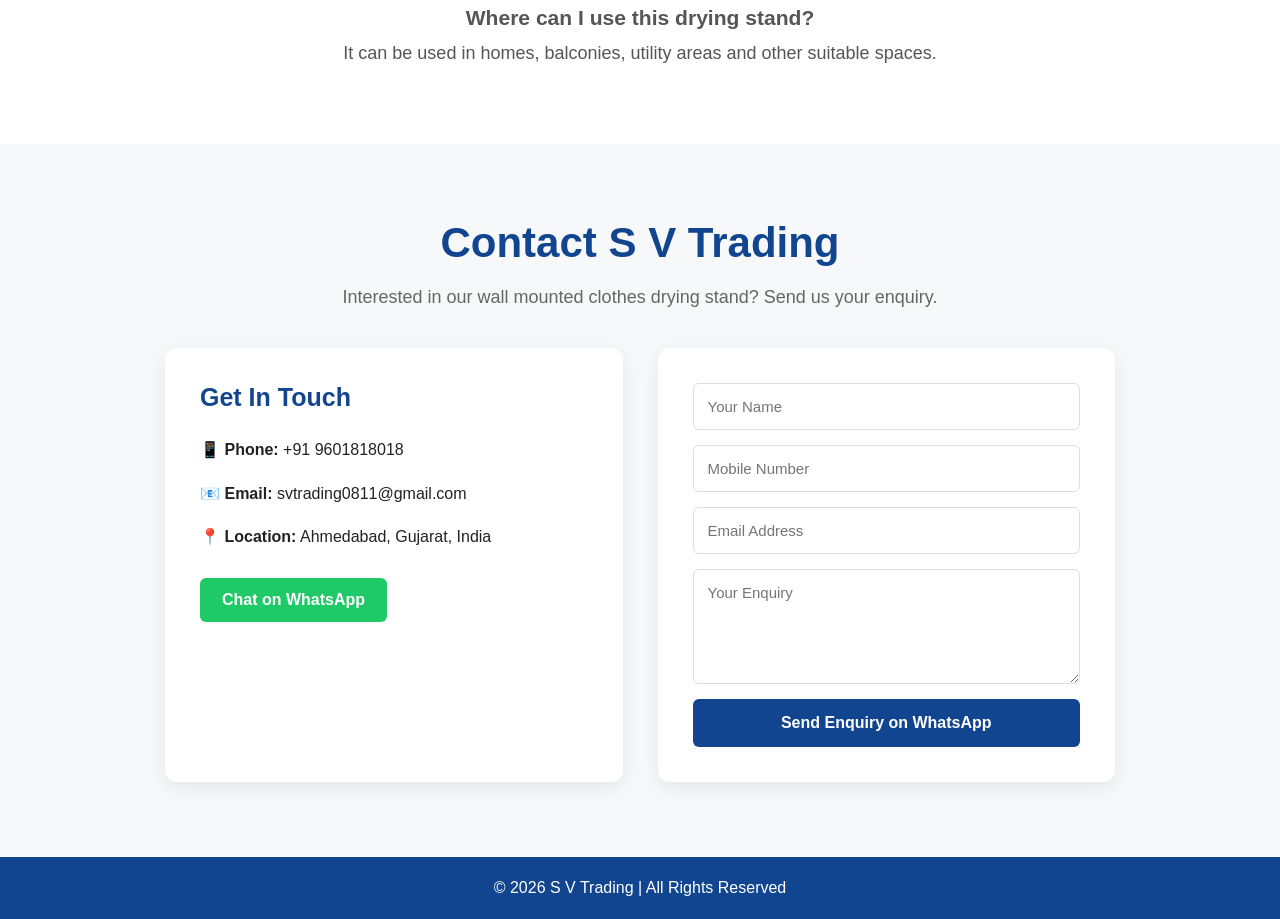
==== commit 1f36e526: "Add FAQ structured data" ====
--- a/index.html
+++ b/index.html
@@ -165,10 +165,8 @@
 
         <p class="hero-description">
 
-            Heavy duty iron wall mounted clothes drying stand
-            designed for balconies, homes and utility areas.
-            Adjustable from 1 to 5 lines with a foldable,
-            space-saving design.
+            <p>
+Heavy duty iron wall mounted clothes drying stand designed for balconies, homes and utility areas. Adjustable from 1 to 5 lines with a foldable, space-saving design.</p>
 
         </p>
 
@@ -320,7 +318,7 @@
     <h2>
         Wall Mounted Clothes Drying Stand
     </h2>
-
+   
 
     <p class="section-subtitle">
 
@@ -478,6 +476,11 @@
             space-saving clothes drying rack that is
             installed on a wall and can be used for
             drying clothes in homes and balconies.
+            <p>
+S V Trading is a manufacturer of wall mounted clothes drying stands in Ahmedabad, Gujarat, India.
+We provide heavy duty foldable clothes drying racks, balcony drying stands, wall mounted cloth hangers,
+space saving drying solutions and home utility products.
+</p>
         </p>
 
 
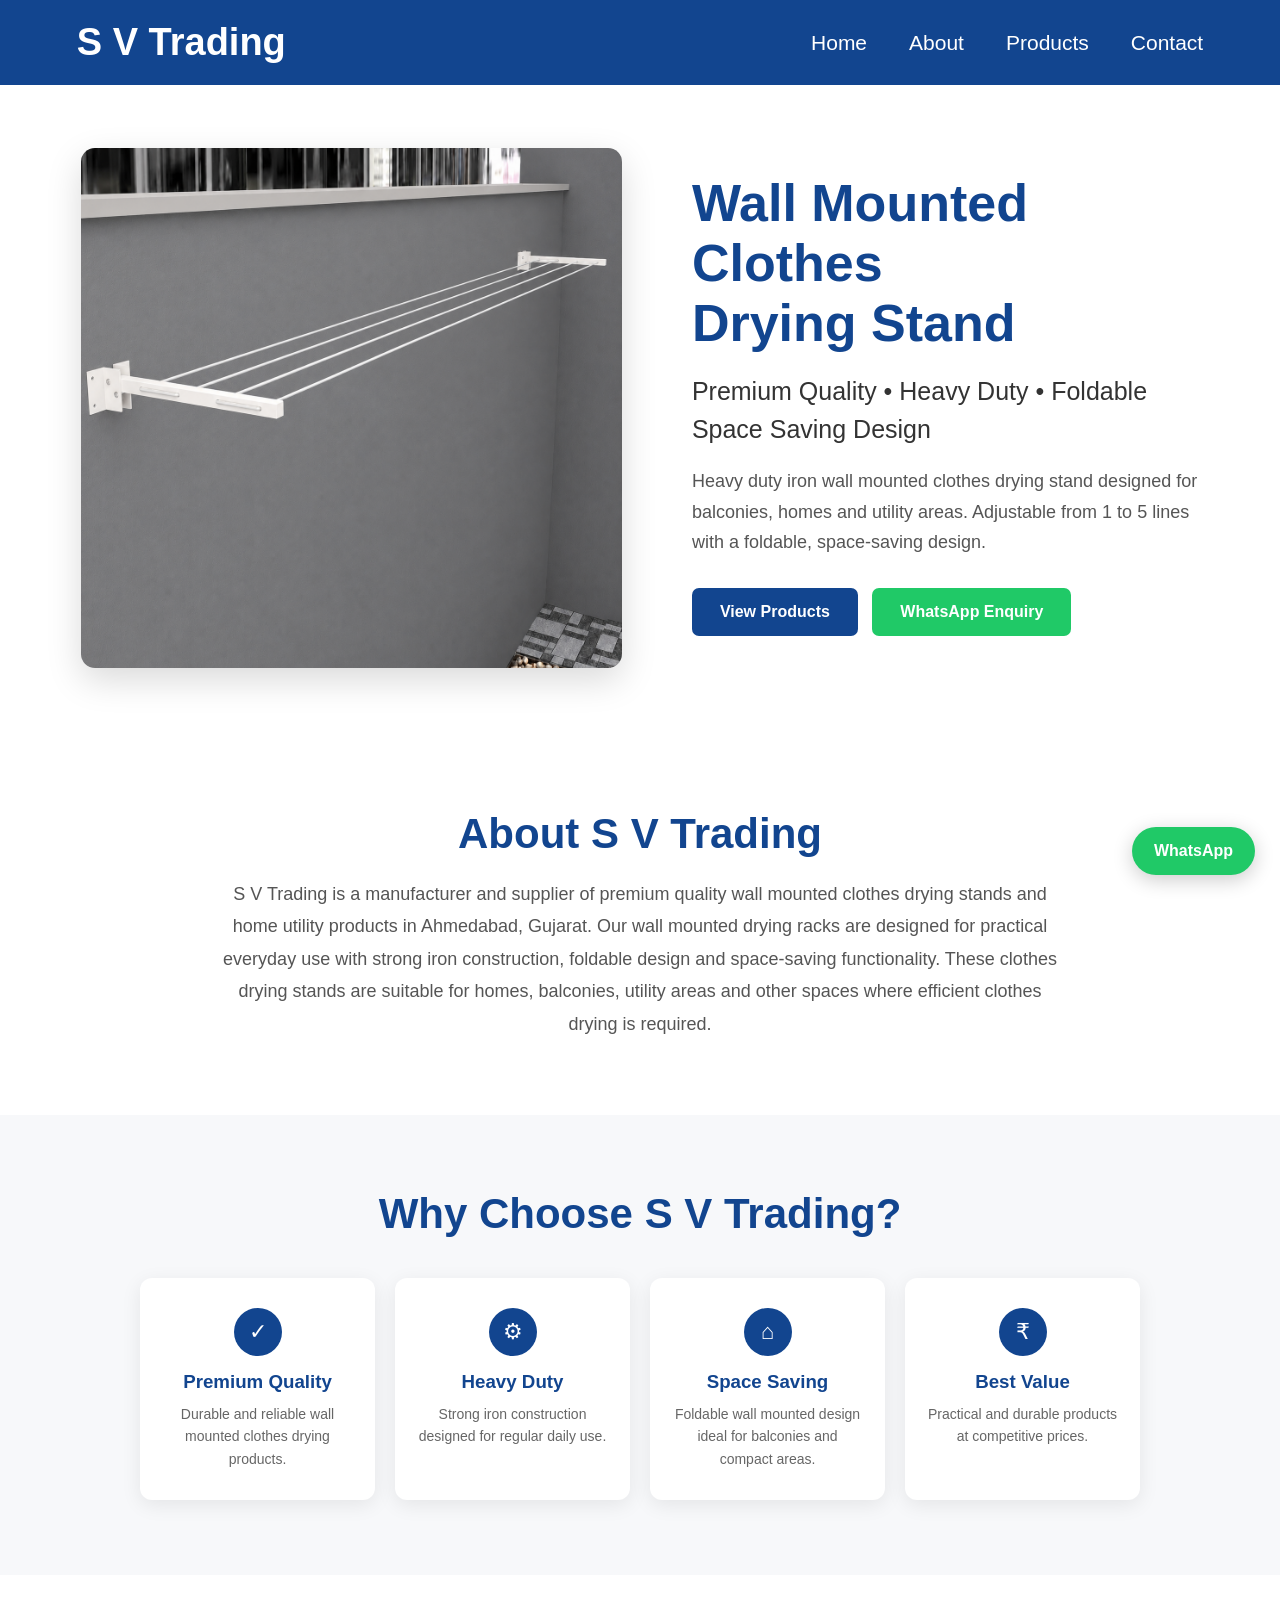
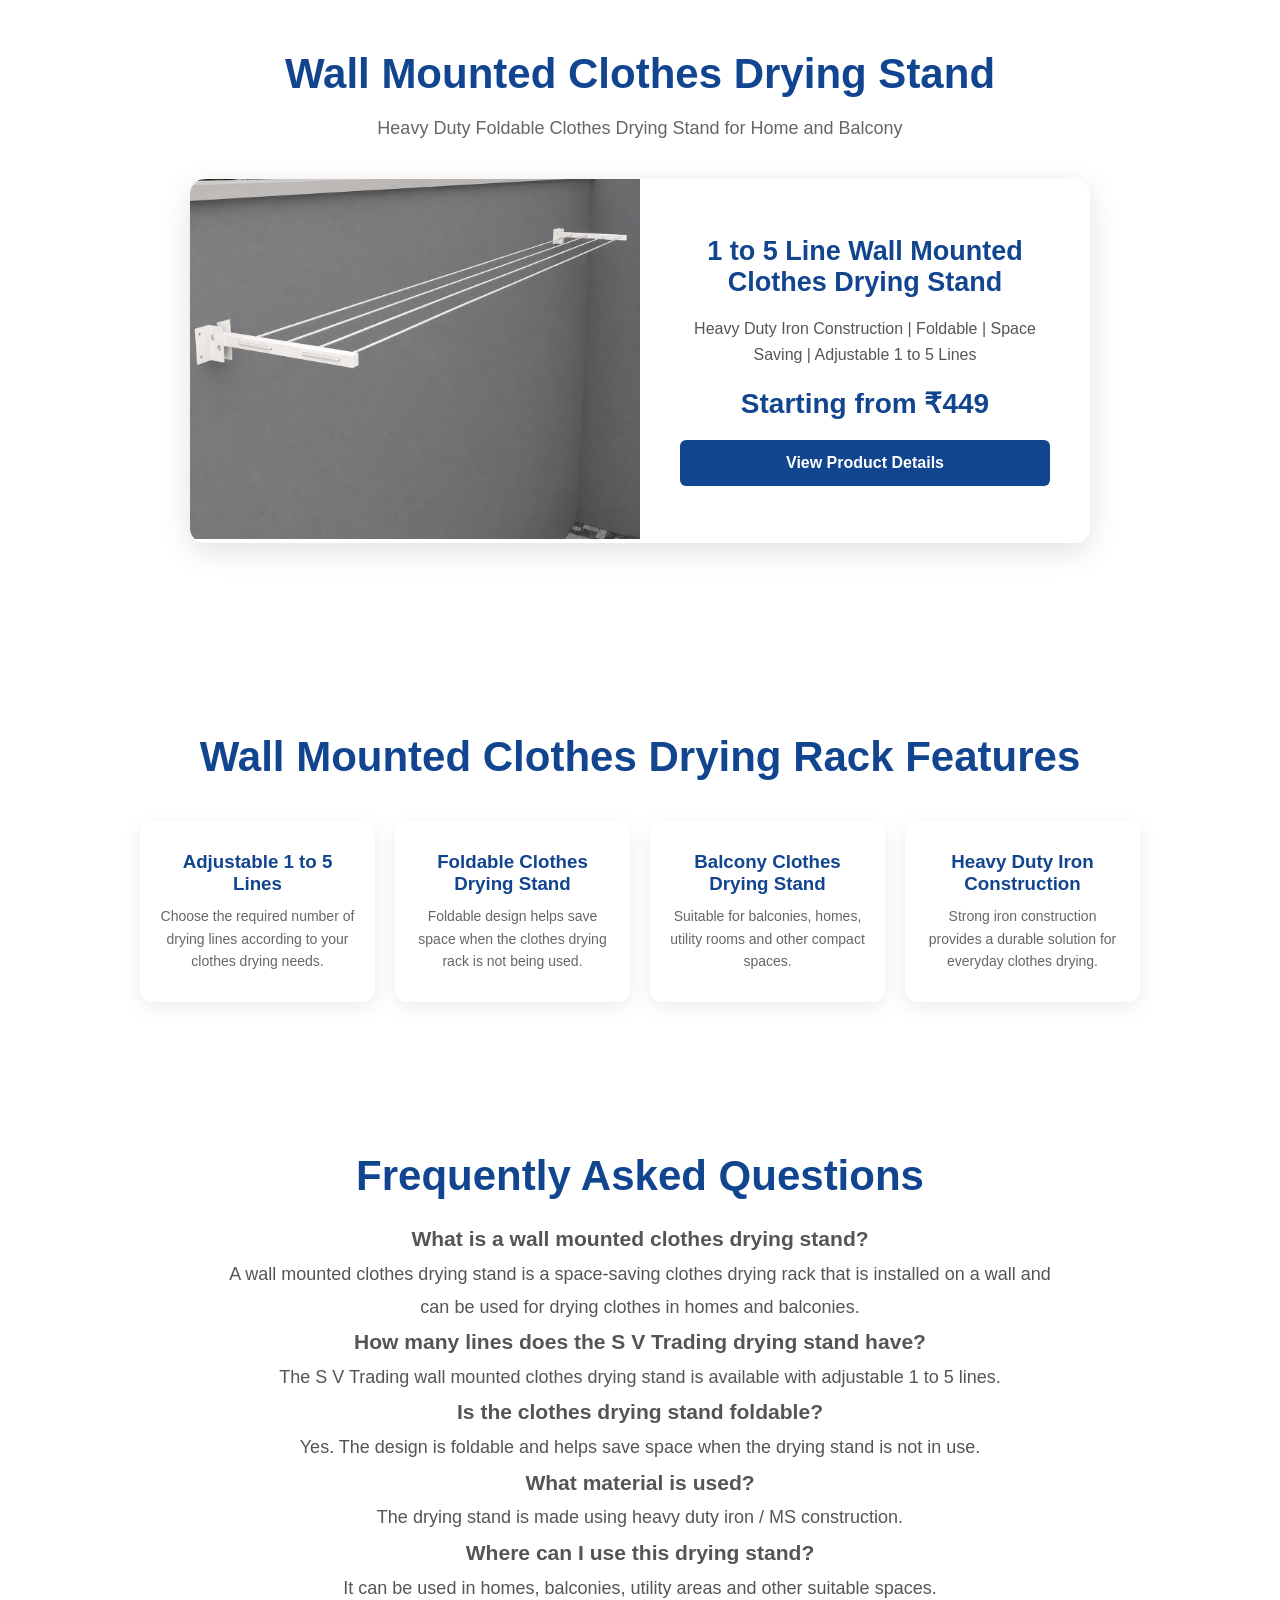
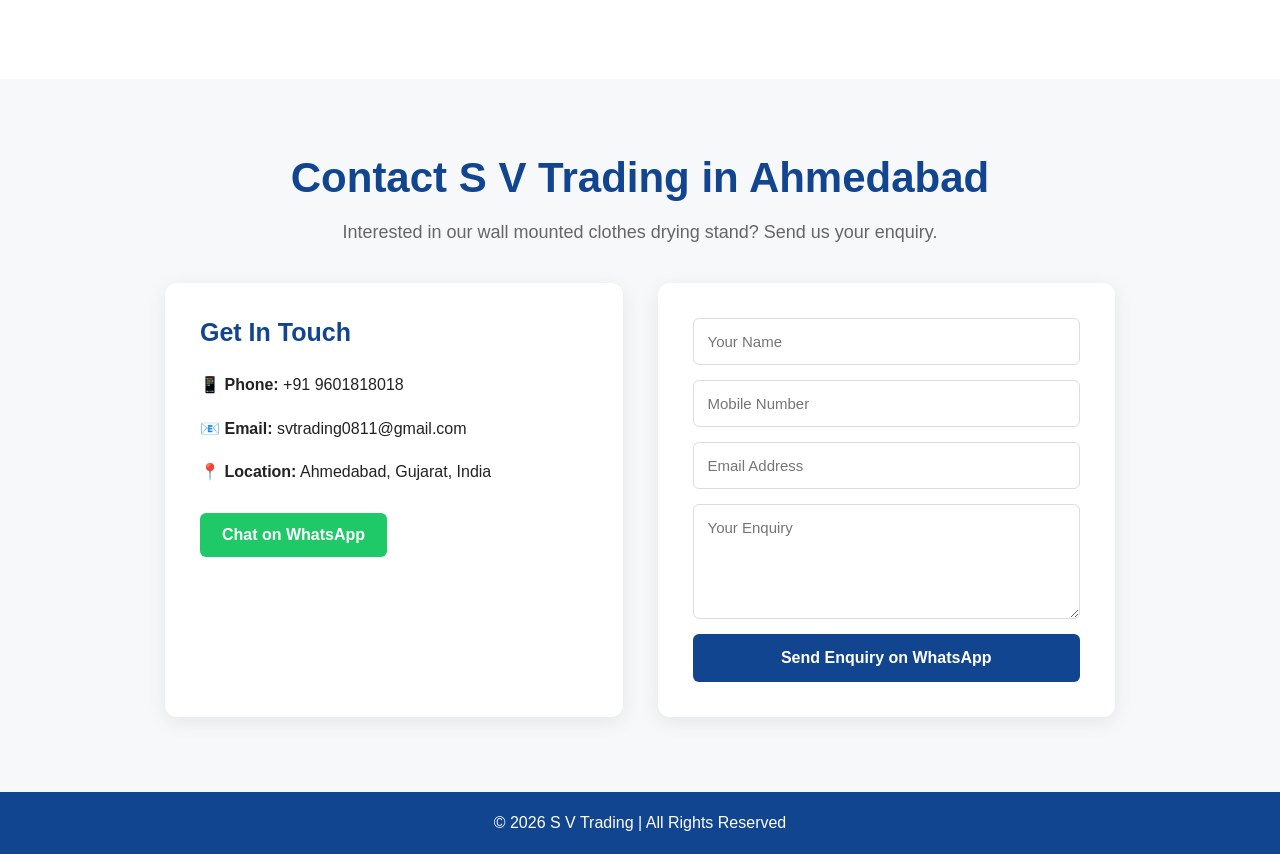
==== commit 857c40c4: "Improve homepage keyword SEO" ====
--- a/index.html
+++ b/index.html
@@ -25,7 +25,7 @@
         content="Wall Mounted Clothes Drying Stand | S V Trading">
 
     <meta property="og:description"
-        content="Heavy duty, foldable and space-saving wall mounted clothes drying stand with adjustable 1 to 5 lines.">
+        content="Heavy duty foldable wall mounted clothes drying stand with adjustable 1 to 5 lines for homes, balconies and utility areas.">
 
     <meta property="og:type"
         content="website">
@@ -48,7 +48,7 @@
         content="Wall Mounted Clothes Drying Stand | S V Trading">
 
     <meta name="twitter:description"
-        content="Heavy duty foldable wall mounted clothes drying stand by S V Trading.">
+        content="Heavy duty foldable wall mounted clothes drying stand by S V Trading Ahmedabad.">
 
     <meta name="twitter:image"
         content="https://svtrading0505.github.io/SV-TRADING-WEBSITE/images/drying-stand.jpg">
@@ -72,6 +72,31 @@
             "addressLocality": "Ahmedabad",
             "addressRegion": "Gujarat",
             "addressCountry": "IN"
+        }
+    }
+    </script>
+
+
+    <!-- ================= LOCAL BUSINESS SCHEMA ================= -->
+
+    <script type="application/ld+json">
+    {
+        "@context": "https://schema.org",
+        "@type": "LocalBusiness",
+        "name": "S V Trading",
+        "url": "https://svtrading0505.github.io/SV-TRADING-WEBSITE/",
+        "telephone": "+91 9601818018",
+        "email": "svtrading0811@gmail.com",
+        "image": "https://svtrading0505.github.io/SV-TRADING-WEBSITE/images/drying-stand.jpg",
+        "address": {
+            "@type": "PostalAddress",
+            "addressLocality": "Ahmedabad",
+            "addressRegion": "Gujarat",
+            "addressCountry": "IN"
+        },
+        "areaServed": {
+            "@type": "City",
+            "name": "Ahmedabad"
         }
     }
     </script>
@@ -102,6 +127,58 @@
     }
     </script>
 
+
+    <!-- ================= FAQ SCHEMA ================= -->
+
+    <script type="application/ld+json">
+    {
+        "@context": "https://schema.org",
+        "@type": "FAQPage",
+        "mainEntity": [
+            {
+                "@type": "Question",
+                "name": "What is a wall mounted clothes drying stand?",
+                "acceptedAnswer": {
+                    "@type": "Answer",
+                    "text": "A wall mounted clothes drying stand is a space-saving clothes drying rack installed on a wall for drying clothes in homes, balconies and utility areas."
+                }
+            },
+            {
+                "@type": "Question",
+                "name": "How many lines does the S V Trading drying stand have?",
+                "acceptedAnswer": {
+                    "@type": "Answer",
+                    "text": "The S V Trading wall mounted clothes drying stand is available with adjustable 1 to 5 lines."
+                }
+            },
+            {
+                "@type": "Question",
+                "name": "Is the clothes drying stand foldable?",
+                "acceptedAnswer": {
+                    "@type": "Answer",
+                    "text": "Yes. The wall mounted clothes drying stand has a foldable design that helps save space when it is not in use."
+                }
+            },
+            {
+                "@type": "Question",
+                "name": "What material is used?",
+                "acceptedAnswer": {
+                    "@type": "Answer",
+                    "text": "The drying stand is made using heavy duty iron and MS construction."
+                }
+            },
+            {
+                "@type": "Question",
+                "name": "Where can I use this drying stand?",
+                "acceptedAnswer": {
+                    "@type": "Answer",
+                    "text": "It can be used in homes, balconies, utility areas and other suitable spaces."
+                }
+            }
+        ]
+    }
+    </script>
+
 </head>
 
 
@@ -131,6 +208,7 @@
 </header>
 
 
+
 <!-- ================= HOME ================= -->
 
 <section id="home" class="hero">
@@ -140,6 +218,8 @@
         <img
             src="images/drying-stand.jpg"
             alt="Heavy Duty Wall Mounted Clothes Drying Stand by S V Trading"
+            width="800"
+            height="800"
             loading="eager">
 
     </div>
@@ -165,8 +245,10 @@
 
         <p class="hero-description">
 
-            <p>
-Heavy duty iron wall mounted clothes drying stand designed for balconies, homes and utility areas. Adjustable from 1 to 5 lines with a foldable, space-saving design.</p>
+            Heavy duty iron wall mounted clothes drying stand
+            designed for balconies, homes and utility areas.
+            Adjustable from 1 to 5 lines with a foldable,
+            space-saving design.
 
         </p>
 
@@ -195,6 +277,7 @@
 </section>
 
 
+
 <!-- ================= ABOUT ================= -->
 
 <section id="about" class="section">
@@ -210,17 +293,18 @@
         premium quality wall mounted clothes drying stands
         and home utility products in Ahmedabad, Gujarat.
 
-        Our wall mounted drying stands are designed for
+        Our wall mounted drying racks are designed for
         practical everyday use with strong iron construction,
         foldable design and space-saving functionality.
 
-        They are suitable for homes, balconies, utility areas
-        and other spaces where efficient clothes drying is
-        required.
+        These clothes drying stands are suitable for homes,
+        balconies, utility areas and other spaces where
+        efficient clothes drying is required.
 
     </p>
 
 </section>
+
 
 
 <!-- ================= WHY CHOOSE US ================= -->
@@ -253,6 +337,7 @@
         </div>
 
 
+
         <div class="why-card">
 
             <div class="why-icon">
@@ -271,6 +356,7 @@
         </div>
 
 
+
         <div class="why-card">
 
             <div class="why-icon">
@@ -289,6 +375,7 @@
         </div>
 
 
+
         <div class="why-card">
 
             <div class="why-icon">
@@ -311,6 +398,7 @@
 </section>
 
 
+
 <!-- ================= PRODUCTS ================= -->
 
 <section id="products" class="section products-section">
@@ -318,7 +406,7 @@
     <h2>
         Wall Mounted Clothes Drying Stand
     </h2>
-   
+
 
     <p class="section-subtitle">
 
@@ -336,6 +424,8 @@
             <img
                 src="images/drying-stand.jpg"
                 alt="Heavy Duty Iron Wall Mounted Clothes Drying Stand"
+                width="800"
+                height="800"
                 loading="lazy">
 
         </div>
@@ -383,6 +473,7 @@
 </section>
 
 
+
 <!-- ================= PRODUCT BENEFITS ================= -->
 
 <section class="section">
@@ -453,6 +544,7 @@
     </div>
 
 </section>
+
 
 
 <!-- ================= FAQ ================= -->
@@ -476,11 +568,6 @@
             space-saving clothes drying rack that is
             installed on a wall and can be used for
             drying clothes in homes and balconies.
-            <p>
-S V Trading is a manufacturer of wall mounted clothes drying stands in Ahmedabad, Gujarat, India.
-We provide heavy duty foldable clothes drying racks, balcony drying stands, wall mounted cloth hangers,
-space saving drying solutions and home utility products.
-</p>
         </p>
 
 
@@ -529,12 +616,13 @@
 </section>
 
 
+
 <!-- ================= CONTACT ================= -->
 
 <section id="contact" class="section contact-section">
 
     <h2>
-        Contact S V Trading
+        Contact S V Trading in Ahmedabad
     </h2>
 
 
@@ -640,6 +728,7 @@
 </section>
 
 
+
 <!-- ================= FOOTER ================= -->
 
 <footer>
@@ -651,6 +740,7 @@
     </p>
 
 </footer>
+
 
 
 <!-- ================= FLOATING WHATSAPP ================= -->
@@ -666,6 +756,7 @@
 </a>
 
 
+
 <!-- ================= JAVASCRIPT ================= -->
 
 <script src="script.js"></script>
